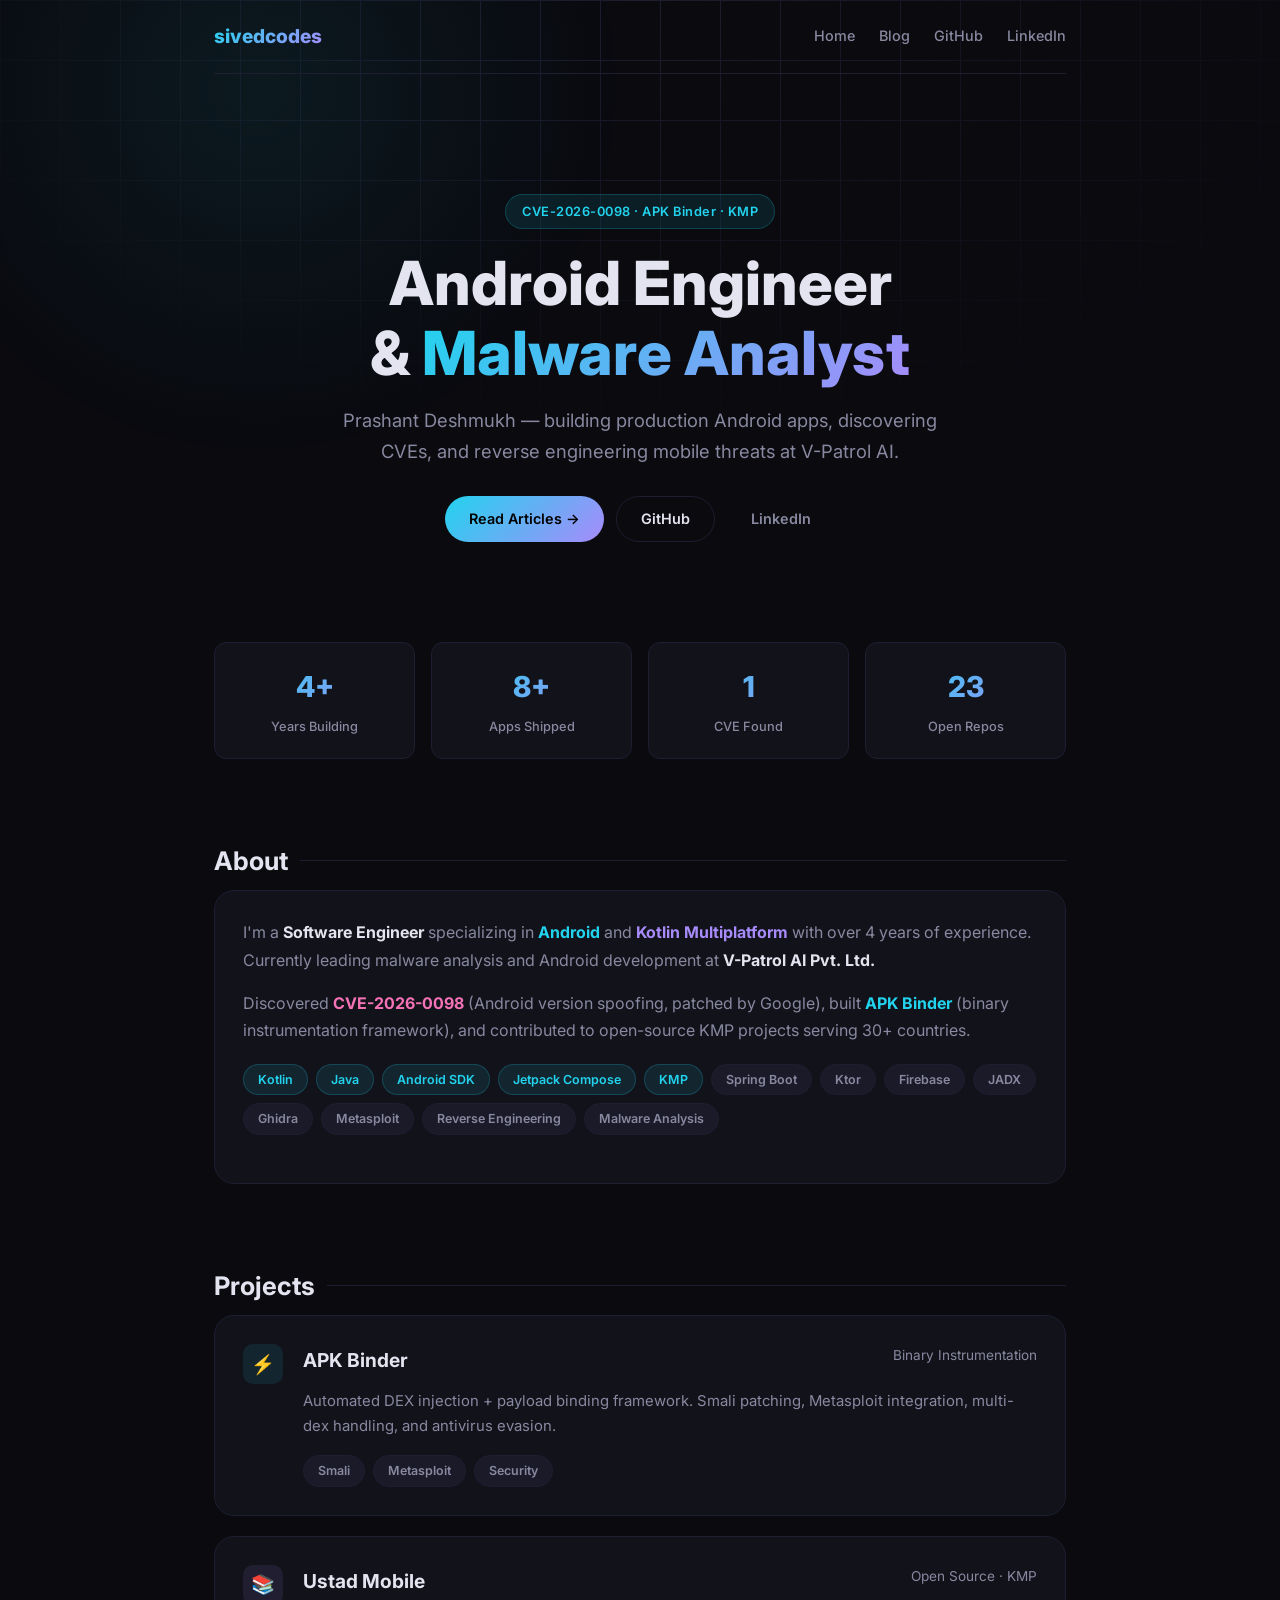
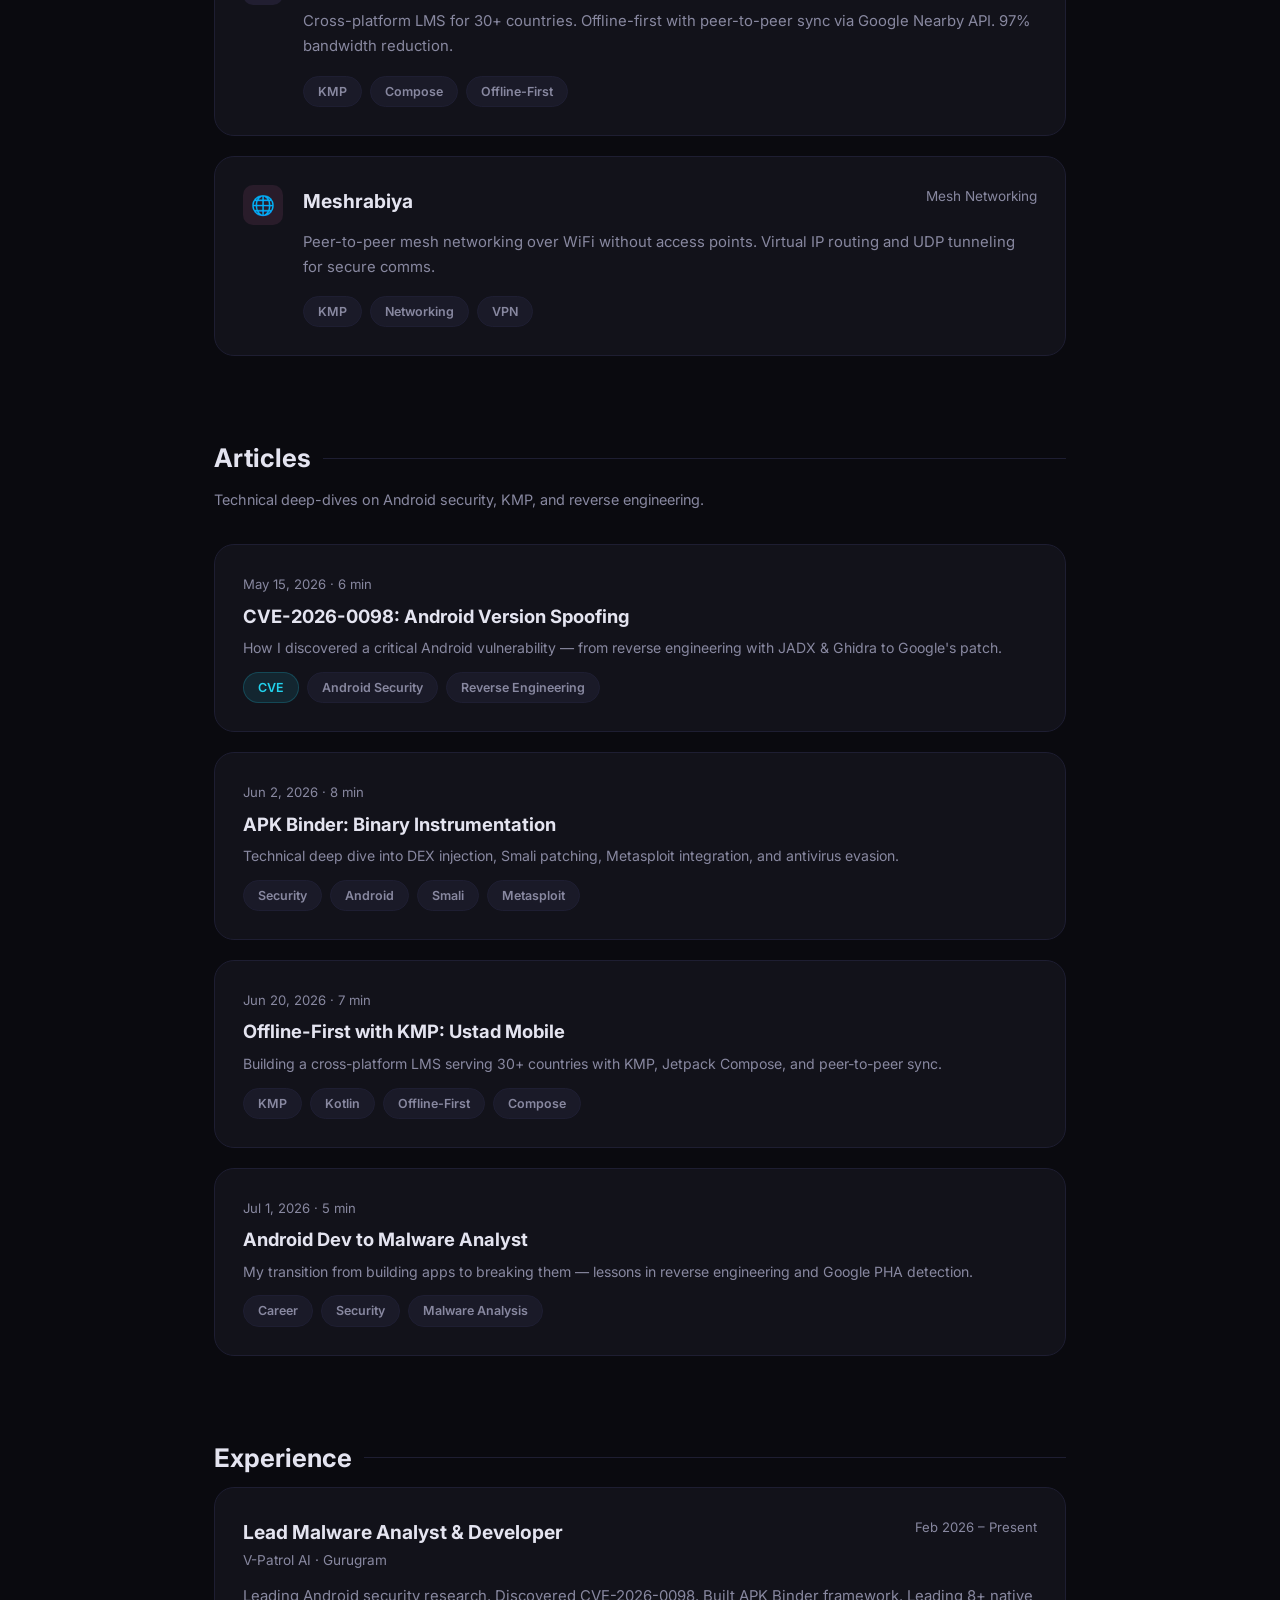
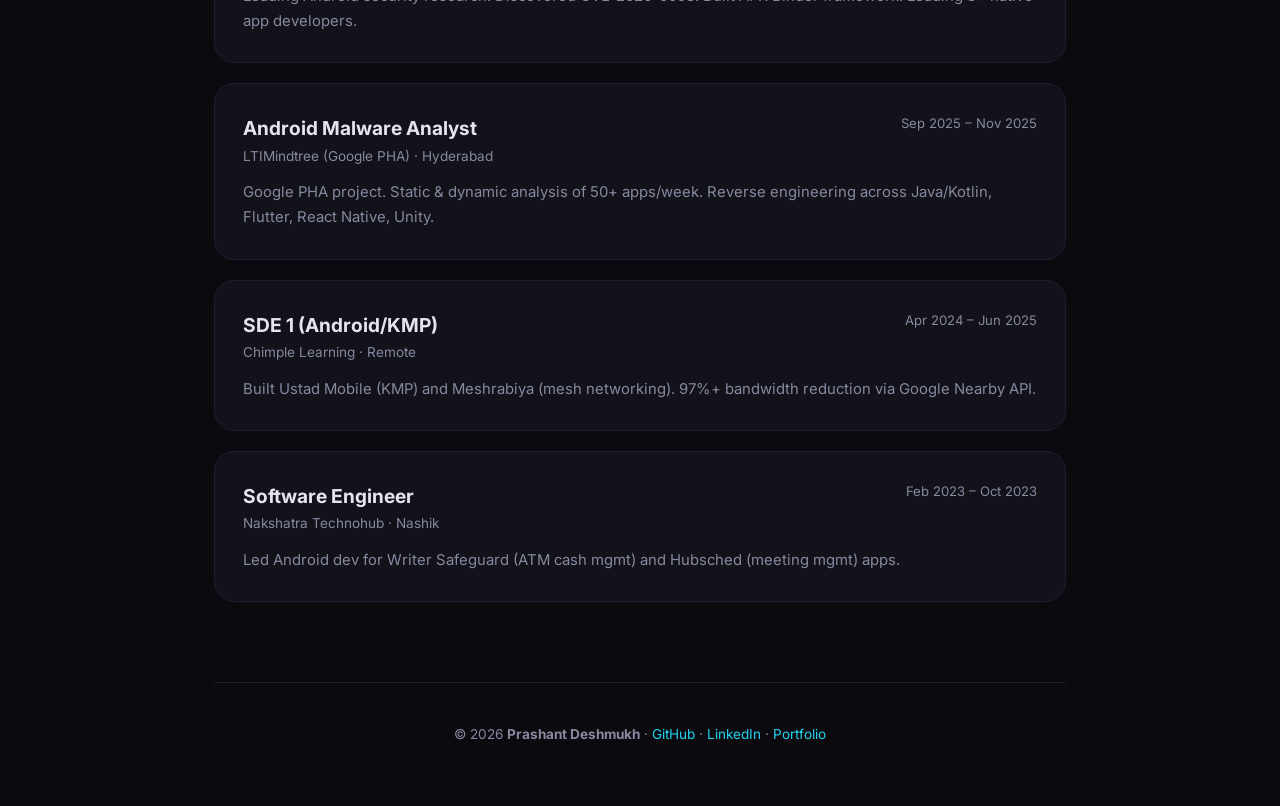
==== index.html @ a585812e "Modern redesign: dark theme, gradient accents, glow orbs, grid background" ====
<!DOCTYPE html>
<html lang="en">
<head>
<meta charset="UTF-8">
<meta name="viewport" content="width=device-width, initial-scale=1.0">
<title>Prashant Deshmukh (sivedcodes) — Android Engineer & Malware Analyst</title>
<meta name="description" content="Prashant Deshmukh aka sivedcodes — Android & KMP Engineer, Malware Analyst. Discovered CVE-2026-0098. Creator of APK Binder. 4+ years experience in mobile security.">
<meta name="keywords" content="sivedcodes, sived code, prashant deshmukh, android developer, kotlin multiplatform, malware analyst, CVE-2026-0098, APK binder">
<meta name="author" content="Prashant Deshmukh">
<link rel="canonical" href="https://sivedcodes.github.io/">
<link rel="stylesheet" href="/assets/style.css">
<link rel="preconnect" href="https://fonts.googleapis.com">
<link href="https://fonts.googleapis.com/css2?family=Inter:wght@400;500;600;700;800&display=swap" rel="stylesheet">

<script type="application/ld+json">
{
  "@context":"https://schema.org","@type":"Person",
  "name":"Prashant Deshmukh","alternateName":["sivedcodes","sived.codes"],
  "email":"sived.official@gmail.com","url":"https://sivedcodes.github.io",
  "sameAs":["https://github.com/sivedcodes","https://linkedin.com/in/sivedcodes","https://prashant-deshmukh.web.app"],
  "jobTitle":"Lead Malware Analyst & Android Engineer",
  "worksFor":{"@type":"Organization","name":"V-Patrol AI Pvt. Ltd."},
  "knowsAbout":["Android Security","Kotlin Multiplatform","Malware Analysis","Reverse Engineering","CVE Research","Ethical Hacking"]
}
</script>
</head>
<body>

<div class="container">
  <nav class="nav">
    <a href="/" class="nav-logo">sivedcodes</a>
    <div class="nav-links">
      <a href="/">Home</a>
      <a href="/blog/">Blog</a>
      <a href="https://github.com/sivedcodes">GitHub</a>
      <a href="https://linkedin.com/in/sivedcodes">LinkedIn</a>
    </div>
  </nav>

  <section class="hero">
    <div class="hero-badge">CVE-2026-0098 · APK Binder · KMP</div>
    <h1>Android Engineer<br>&amp; <span>Malware Analyst</span></h1>
    <p>Prashant Deshmukh — building production Android apps, discovering CVEs, and reverse engineering mobile threats at V-Patrol AI.</p>
    <div class="hero-actions">
      <a href="/blog/" class="btn btn-primary">Read Articles →</a>
      <a href="https://github.com/sivedcodes" class="btn btn-outline">GitHub</a>
      <a href="https://linkedin.com/in/sivedcodes" class="btn btn-ghost">LinkedIn</a>
    </div>
  </section>

  <div class="stats">
    <div class="stat"><div class="num">4+</div><div class="label">Years Building</div></div>
    <div class="stat"><div class="num">8+</div><div class="label">Apps Shipped</div></div>
    <div class="stat"><div class="num">1</div><div class="label">CVE Found</div></div>
    <div class="stat"><div class="num">23</div><div class="label">Open Repos</div></div>
  </div>

  <div class="section">
    <div class="section-title">About <span class="line"></span></div>
    <div class="card">
      <p style="margin-bottom:16px;color:var(--text-muted)">
        I'm a <strong style="color:var(--text)">Software Engineer</strong> specializing in <strong style="color:var(--accent)">Android</strong> and <strong style="color:var(--accent2)">Kotlin Multiplatform</strong> with over 4 years of experience. Currently leading malware analysis and Android development at <strong style="color:var(--text)">V-Patrol AI Pvt. Ltd.</strong>
      </p>
      <p style="color:var(--text-muted)">
        Discovered <strong style="color:var(--accent3)">CVE-2026-0098</strong> (Android version spoofing, patched by Google), built <strong style="color:var(--accent)">APK Binder</strong> (binary instrumentation framework), and contributed to open-source KMP projects serving 30+ countries.
      </p>
      <div class="tags" style="margin-top:20px">
        <span class="tag tag-accent">Kotlin</span>
        <span class="tag tag-accent">Java</span>
        <span class="tag tag-accent">Android SDK</span>
        <span class="tag tag-accent">Jetpack Compose</span>
        <span class="tag tag-accent">KMP</span>
        <span class="tag">Spring Boot</span>
        <span class="tag">Ktor</span>
        <span class="tag">Firebase</span>
        <span class="tag">JADX</span>
        <span class="tag">Ghidra</span>
        <span class="tag">Metasploit</span>
        <span class="tag">Reverse Engineering</span>
        <span class="tag">Malware Analysis</span>
      </div>
    </div>
  </div>

  <div class="section">
    <div class="section-title">Projects <span class="line"></span></div>
    <div class="card" style="display:flex;gap:20px;align-items:flex-start">
      <div class="card-icon green">⚡</div>
      <div style="flex:1">
        <div class="card-header"><div class="card-title">APK Binder</div><div class="card-sub">Binary Instrumentation</div></div>
        <div class="card-body">Automated DEX injection + payload binding framework. Smali patching, Metasploit integration, multi-dex handling, and antivirus evasion.</div>
        <div class="card-footer"><span class="tag">Smali</span><span class="tag">Metasploit</span><span class="tag">Security</span></div>
      </div>
    </div>
    <div class="card" style="display:flex;gap:20px;align-items:flex-start">
      <div class="card-icon purple">📚</div>
      <div style="flex:1">
        <div class="card-header"><div class="card-title">Ustad Mobile</div><div class="card-sub">Open Source · KMP</div></div>
        <div class="card-body">Cross-platform LMS for 30+ countries. Offline-first with peer-to-peer sync via Google Nearby API. 97% bandwidth reduction.</div>
        <div class="card-footer"><span class="tag">KMP</span><span class="tag">Compose</span><span class="tag">Offline-First</span></div>
      </div>
    </div>
    <div class="card" style="display:flex;gap:20px;align-items:flex-start">
      <div class="card-icon pink">🌐</div>
      <div style="flex:1">
        <div class="card-header"><div class="card-title">Meshrabiya</div><div class="card-sub">Mesh Networking</div></div>
        <div class="card-body">Peer-to-peer mesh networking over WiFi without access points. Virtual IP routing and UDP tunneling for secure comms.</div>
        <div class="card-footer"><span class="tag">KMP</span><span class="tag">Networking</span><span class="tag">VPN</span></div>
      </div>
    </div>
  </div>

  <div class="section">
    <div class="section-title">Articles <span class="line"></span></div>
    <div class="section-sub">Technical deep-dives on Android security, KMP, and reverse engineering.</div>
    <div class="blog-grid">
      <a href="/blog/cve-2026-0098-android-version-spoofing.html" class="blog-card">
        <div class="date">May 15, 2026 · 6 min</div>
        <h3>CVE-2026-0098: Android Version Spoofing <span class="arrow">→</span></h3>
        <p>How I discovered a critical Android vulnerability — from reverse engineering with JADX & Ghidra to Google's patch.</p>
        <div class="tags"><span class="tag tag-accent">CVE</span><span class="tag">Android Security</span><span class="tag">Reverse Engineering</span></div>
      </a>
      <a href="/blog/apk-binder-android-binary-instrumentation.html" class="blog-card">
        <div class="date">Jun 2, 2026 · 8 min</div>
        <h3>APK Binder: Binary Instrumentation <span class="arrow">→</span></h3>
        <p>Technical deep dive into DEX injection, Smali patching, Metasploit integration, and antivirus evasion.</p>
        <div class="tags"><span class="tag">Security</span><span class="tag">Android</span><span class="tag">Smali</span><span class="tag">Metasploit</span></div>
      </a>
      <a href="/blog/kmp-offline-first-ustad-mobile.html" class="blog-card">
        <div class="date">Jun 20, 2026 · 7 min</div>
        <h3>Offline-First with KMP: Ustad Mobile <span class="arrow">→</span></h3>
        <p>Building a cross-platform LMS serving 30+ countries with KMP, Jetpack Compose, and peer-to-peer sync.</p>
        <div class="tags"><span class="tag">KMP</span><span class="tag">Kotlin</span><span class="tag">Offline-First</span><span class="tag">Compose</span></div>
      </a>
      <a href="/blog/android-malware-analysis-journey.html" class="blog-card">
        <div class="date">Jul 1, 2026 · 5 min</div>
        <h3>Android Dev to Malware Analyst <span class="arrow">→</span></h3>
        <p>My transition from building apps to breaking them — lessons in reverse engineering and Google PHA detection.</p>
        <div class="tags"><span class="tag">Career</span><span class="tag">Security</span><span class="tag">Malware Analysis</span></div>
      </a>
    </div>
  </div>

  <div class="section">
    <div class="section-title">Experience <span class="line"></span></div>
    <div class="card">
      <div style="display:flex;justify-content:space-between;align-items:flex-start;flex-wrap:wrap;gap:8px">
        <div><div class="card-title">Lead Malware Analyst & Developer</div><div class="card-sub">V-Patrol AI · Gurugram</div></div>
        <div style="color:var(--text-muted);font-size:.82em">Feb 2026 – Present</div>
      </div>
      <div class="card-body" style="margin-top:12px">Leading Android security research. Discovered CVE-2026-0098. Built APK Binder framework. Leading 8+ native app developers.</div>
    </div>
    <div class="card">
      <div style="display:flex;justify-content:space-between;align-items:flex-start;flex-wrap:wrap;gap:8px">
        <div><div class="card-title">Android Malware Analyst</div><div class="card-sub">LTIMindtree (Google PHA) · Hyderabad</div></div>
        <div style="color:var(--text-muted);font-size:.82em">Sep 2025 – Nov 2025</div>
      </div>
      <div class="card-body" style="margin-top:12px">Google PHA project. Static & dynamic analysis of 50+ apps/week. Reverse engineering across Java/Kotlin, Flutter, React Native, Unity.</div>
    </div>
    <div class="card">
      <div style="display:flex;justify-content:space-between;align-items:flex-start;flex-wrap:wrap;gap:8px">
        <div><div class="card-title">SDE 1 (Android/KMP)</div><div class="card-sub">Chimple Learning · Remote</div></div>
        <div style="color:var(--text-muted);font-size:.82em">Apr 2024 – Jun 2025</div>
      </div>
      <div class="card-body" style="margin-top:12px">Built Ustad Mobile (KMP) and Meshrabiya (mesh networking). 97%+ bandwidth reduction via Google Nearby API.</div>
    </div>
    <div class="card">
      <div style="display:flex;justify-content:space-between;align-items:flex-start;flex-wrap:wrap;gap:8px">
        <div><div class="card-title">Software Engineer</div><div class="card-sub">Nakshatra Technohub · Nashik</div></div>
        <div style="color:var(--text-muted);font-size:.82em">Feb 2023 – Oct 2023</div>
      </div>
      <div class="card-body" style="margin-top:12px">Led Android dev for Writer Safeguard (ATM cash mgmt) and Hubsched (meeting mgmt) apps.</div>
    </div>
  </div>

  <div class="footer">
    <p>© 2026 <strong>Prashant Deshmukh</strong> · <a href="https://github.com/sivedcodes">GitHub</a> · <a href="https://linkedin.com/in/sivedcodes">LinkedIn</a> · <a href="https://prashant-deshmukh.web.app">Portfolio</a></p>
  </div>
</div>

</body>
</html>
---- assets/style.css ----
:root {
  --bg: #0a0a0f;
  --bg-card: #12121a;
  --bg-elevated: #1a1a28;
  --border: #1e1e32;
  --text: #e4e4f0;
  --text-muted: #8888a0;
  --accent: #22d3ee;
  --accent2: #a78bfa;
  --accent3: #f472b6;
  --gradient: linear-gradient(135deg, #22d3ee, #a78bfa);
  --gradient2: linear-gradient(135deg, #f472b6, #a78bfa);
  --radius: 12px;
  --radius-lg: 20px;
  --shadow: 0 4px 20px rgba(0,0,0,.4);
}

*{margin:0;padding:0;box-sizing:border-box}
html{scroll-behavior:smooth}
body{
  font-family: 'Inter', -apple-system, BlinkMacSystemFont, 'Segoe UI', sans-serif;
  background: var(--bg);
  color: var(--text);
  line-height: 1.7;
  -webkit-font-smoothing: antialiased;
}

::selection{background:var(--accent);color:#000}

/* grid background */
body::before{
  content:'';position:fixed;inset:0;
  background-image:
    linear-gradient(var(--border) 1px,transparent 1px),
    linear-gradient(90deg,var(--border) 1px,transparent 1px);
  background-size:60px 60px;
  mask-image:radial-gradient(ellipse 60% 50% at 50% 0%,#000,transparent);
  -webkit-mask-image:radial-gradient(ellipse 60% 50% at 50% 0%,#000,transparent);
  pointer-events:none;z-index:0;
}

/* glow orbs */
body::after{
  content:'';position:fixed;top:-30%;left:-10%;
  width:60%;height:80%;
  background:radial-gradient(circle,rgba(34,211,238,.08),transparent 70%);
  pointer-events:none;z-index:0;
}

.container{max-width:900px;margin:0 auto;padding:0 24px;position:relative;z-index:1}

/* nav */
.nav{
  display:flex;justify-content:space-between;align-items:center;
  padding:20px 0;border-bottom:1px solid var(--border);margin-bottom:60px;
}
.nav-logo{font-weight:800;font-size:1.2em;background:var(--gradient);-webkit-background-clip:text;-webkit-text-fill-color:transparent;text-decoration:none}
.nav-links{display:flex;gap:24px}
.nav-links a{color:var(--text-muted);text-decoration:none;font-size:.9em;font-weight:500;transition:color .2s}
.nav-links a:hover{color:var(--accent)}
.nav-links a.active{color:var(--text)}

/* hero */
.hero{
  padding:60px 0 40px;
  text-align:center;
}
.hero-badge{
  display:inline-block;
  background:rgba(34,211,238,.1);
  border:1px solid rgba(34,211,238,.2);
  color:var(--accent);
  font-size:.8em;font-weight:600;
  padding:6px 16px;border-radius:100px;
  margin-bottom:20px;
  letter-spacing:.5px;
}
.hero h1{
  font-size:clamp(2.2em,6vw,3.8em);
  font-weight:800;
  line-height:1.15;
  margin-bottom:16px;
}
.hero h1 span{background:var(--gradient);-webkit-background-clip:text;-webkit-text-fill-color:transparent}
.hero p{
  color:var(--text-muted);
  font-size:1.15em;
  max-width:600px;
  margin:0 auto 28px;
}
.hero-actions{display:flex;gap:12px;justify-content:center;flex-wrap:wrap}
.btn{
  display:inline-flex;align-items:center;gap:8px;
  padding:10px 24px;border-radius:100px;
  font-weight:600;font-size:.9em;
  text-decoration:none;transition:all .25s;
  cursor:pointer;border:none;
}
.btn-primary{background:var(--gradient);color:#000}
.btn-primary:hover{transform:translateY(-2px);box-shadow:0 8px 30px rgba(34,211,238,.25)}
.btn-outline{border:1px solid var(--border);color:var(--text)}
.btn-outline:hover{border-color:var(--accent);color:var(--accent);transform:translateY(-2px)}
.btn-ghost{color:var(--text-muted)}
.btn-ghost:hover{color:var(--text)}

/* stats row */
.stats{
  display:grid;grid-template-columns:repeat(4,1fr);
  gap:16px;margin:60px 0;
}
.stat{
  background:var(--bg-card);border:1px solid var(--border);
  border-radius:var(--radius);padding:20px;text-align:center;
  transition:transform .2s,border-color .2s;
}
.stat:hover{transform:translateY(-4px);border-color:rgba(34,211,238,.3)}
.stat .num{font-size:1.8em;font-weight:800;background:var(--gradient);-webkit-background-clip:text;-webkit-text-fill-color:transparent}
.stat .label{color:var(--text-muted);font-size:.8em;font-weight:500;margin-top:4px}

/* tags */
.tags{display:flex;gap:8px;flex-wrap:wrap;margin:20px 0}
.tag{
  display:inline-block;
  padding:4px 14px;border-radius:100px;
  font-size:.78em;font-weight:600;
  background:var(--bg-elevated);color:var(--text-muted);
  border:1px solid var(--border);
  transition:all .2s;
}
.tag:hover{border-color:var(--accent);color:var(--accent)}
.tag-accent{background:rgba(34,211,238,.1);border-color:rgba(34,211,238,.2);color:var(--accent)}

/* section */
.section{margin:80px 0}
.section-title{
  font-size:1.6em;font-weight:700;margin-bottom:8px;
  display:flex;align-items:center;gap:12px;
}
.section-title .line{flex:1;height:1px;background:var(--border)}
.section-sub{color:var(--text-muted);font-size:.9em;margin-bottom:32px}

/* cards */
.card{
  background:var(--bg-card);
  border:1px solid var(--border);
  border-radius:var(--radius-lg);
  padding:28px;
  margin-bottom:20px;
  transition:all .25s;
}
.card:hover{border-color:rgba(34,211,238,.2);transform:translateY(-2px);box-shadow:var(--shadow)}
.card-header{display:flex;justify-content:space-between;align-items:flex-start;margin-bottom:12px}
.card-title{font-size:1.2em;font-weight:700}
.card-sub{color:var(--text-muted);font-size:.85em}
.card-body{color:var(--text-muted);font-size:.93em;line-height:1.7}
.card-footer{margin-top:16px;display:flex;gap:8px;flex-wrap:wrap}
.card-icon{width:40px;height:40px;border-radius:10px;display:flex;align-items:center;justify-content:center;font-size:1.2em;flex-shrink:0}
.card-icon.green{background:rgba(34,211,238,.1);color:var(--accent)}
.card-icon.purple{background:rgba(167,139,250,.1);color:var(--accent2)}
.card-icon.pink{background:rgba(244,114,182,.1);color:var(--accent3)}

/* blog grid */
.blog-grid{display:grid;gap:20px}
.blog-card{
  background:var(--bg-card);
  border:1px solid var(--border);
  border-radius:var(--radius-lg);
  padding:28px;
  transition:all .3s;
  text-decoration:none;color:inherit;
  display:block;
}
.blog-card:hover{border-color:rgba(34,211,238,.2);transform:translateY(-3px);box-shadow:var(--shadow)}
.blog-card .date{color:var(--text-muted);font-size:.82em;margin-bottom:8px}
.blog-card h3{font-size:1.15em;font-weight:700;margin-bottom:8px;line-height:1.4}
.blog-card h3 .arrow{opacity:0;transition:opacity .2s,margin .2s}
.blog-card:hover h3 .arrow{opacity:1;margin-left:4px}
.blog-card p{color:var(--text-muted);font-size:.88em;line-height:1.6;margin-bottom:12px}
.blog-card .tags{margin:0}

/* article */
.article-header{padding:40px 0 20px;text-align:center}
.article-header .date{color:var(--text-muted);font-size:.85em}
.article-header h1{font-size:clamp(1.6em,4vw,2.6em);font-weight:800;line-height:1.25;margin:16px 0}
.article-header .tags{justify-content:center}
.article-body{max-width:720px;margin:0 auto}
.article-body p{margin:20px 0;color:var(--text-muted);font-size:1em;line-height:1.8}
.article-body h2{font-size:1.4em;font-weight:700;margin:40px 0 16px}
.article-body h3{font-size:1.1em;font-weight:600;margin:28px 0 12px;color:var(--accent)}
.article-body ul,.article-body ol{margin:16px 0;padding-left:24px}
.article-body li{margin:8px 0;color:var(--text-muted)}
.article-body pre{
  background:var(--bg-elevated);
  border:1px solid var(--border);
  border-radius:var(--radius);
  padding:20px;
  overflow-x:auto;
  font-family:'JetBrains Mono','Fira Code',monospace;
  font-size:.88em;
  line-height:1.6;
  margin:24px 0;
}
.article-body code{background:var(--bg-elevated);padding:2px 8px;border-radius:4px;font-size:.88em}
.article-body pre code{background:transparent;padding:0}
.article-body table{width:100%;border-collapse:collapse;margin:24px 0;font-size:.9em}
.article-body th,.article-body td{padding:12px 16px;border:1px solid var(--border);text-align:left}
.article-body th{background:var(--bg-elevated);font-weight:600;color:var(--text)}
.article-body blockquote{
  border-left:3px solid var(--accent);
  padding:16px 20px;
  margin:24px 0;
  background:rgba(34,211,238,.04);
  border-radius:0 var(--radius) var(--radius) 0;
  color:var(--text-muted);
}
.article-author{
  margin:48px 0;
  padding:24px;
  background:var(--bg-card);
  border:1px solid var(--border);
  border-radius:var(--radius-lg);
  text-align:center;
}
.article-author strong{color:var(--text)}
.article-author .links{display:flex;gap:12px;justify-content:center;margin-top:8px}
.article-author .links a{color:var(--accent);text-decoration:none;font-size:.9em}

/* footer */
.footer{
  text-align:center;padding:40px 0 60px;
  color:var(--text-muted);font-size:.85em;
  border-top:1px solid var(--border);margin-top:80px;
}
.footer a{color:var(--accent);text-decoration:none}

/* responsiveness */
@media(max-width:768px){
  .stats{grid-template-columns:repeat(2,1fr)}
  .nav-links{display:none}
  .hero h1{font-size:2em}
}
@media(max-width:480px){
  .stats{grid-template-columns:repeat(2,1fr);gap:10px}
  .stat{padding:14px}
  .stat .num{font-size:1.4em}
}
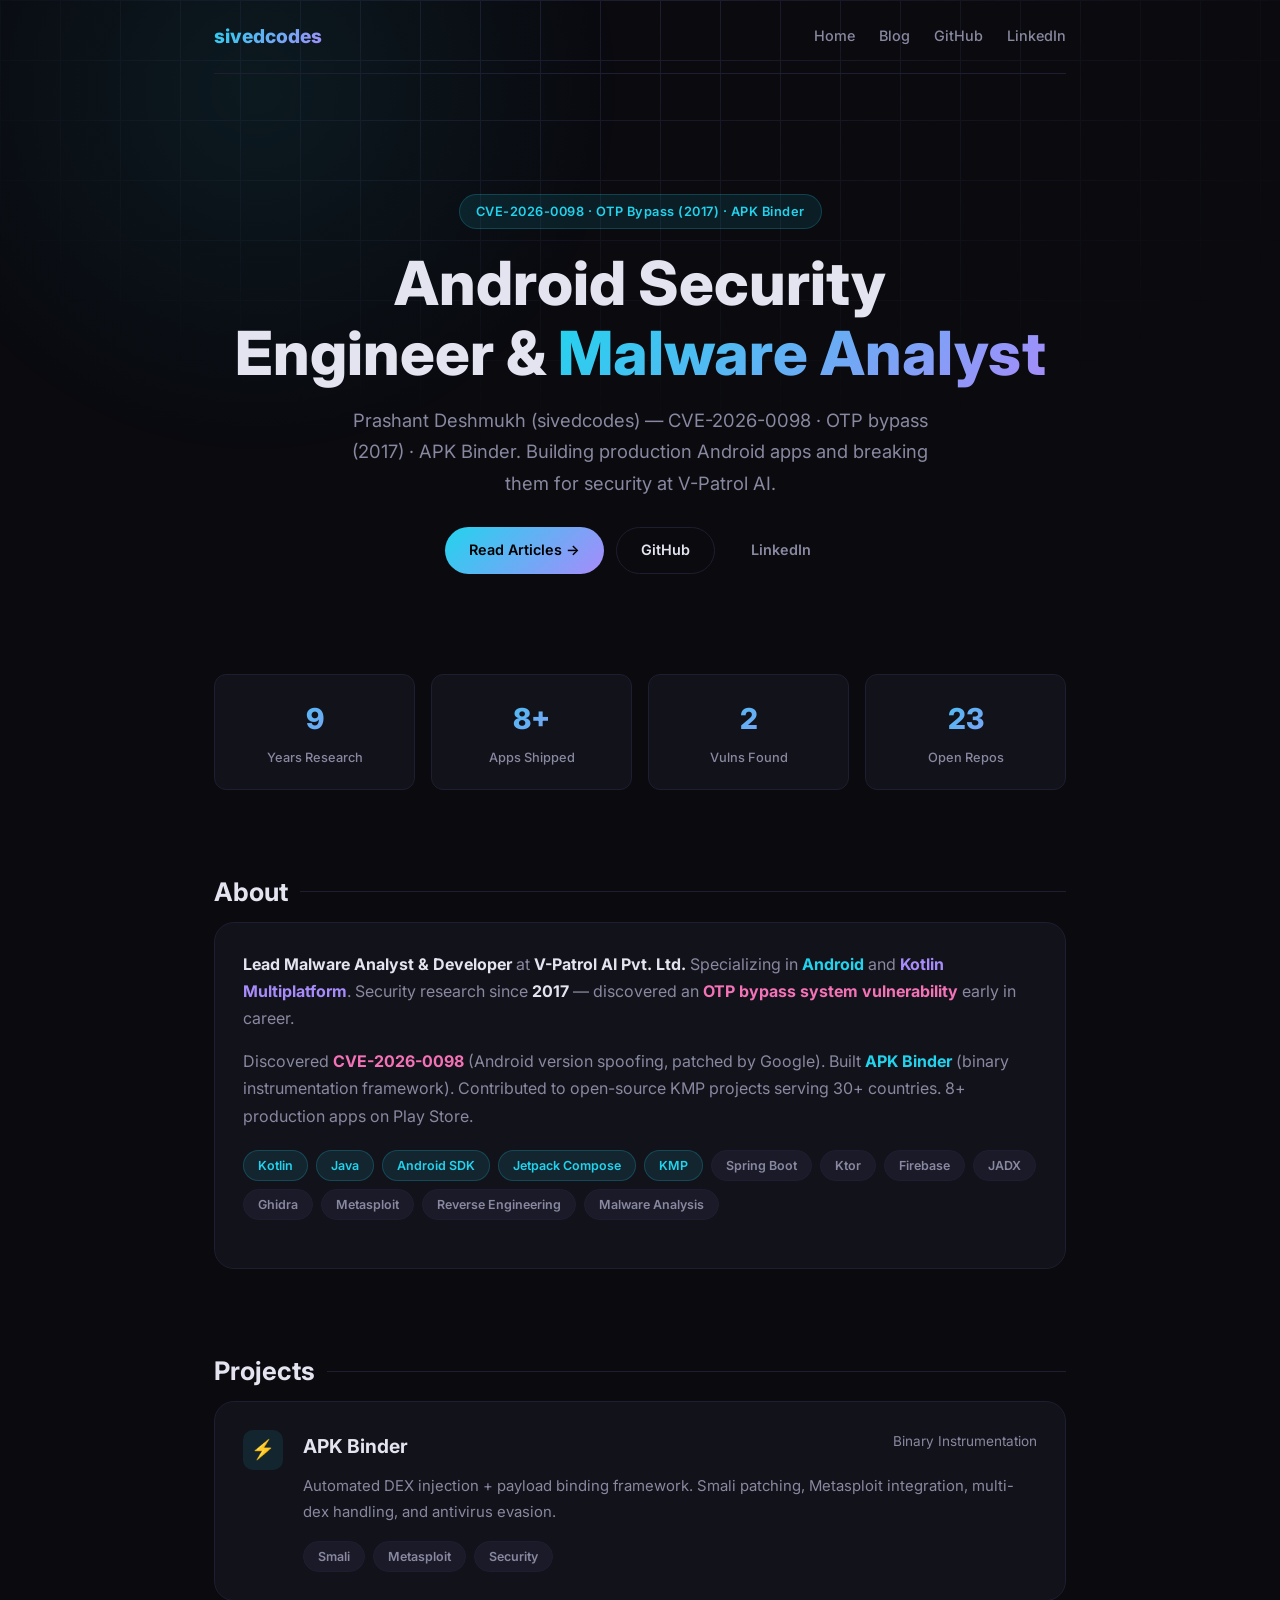
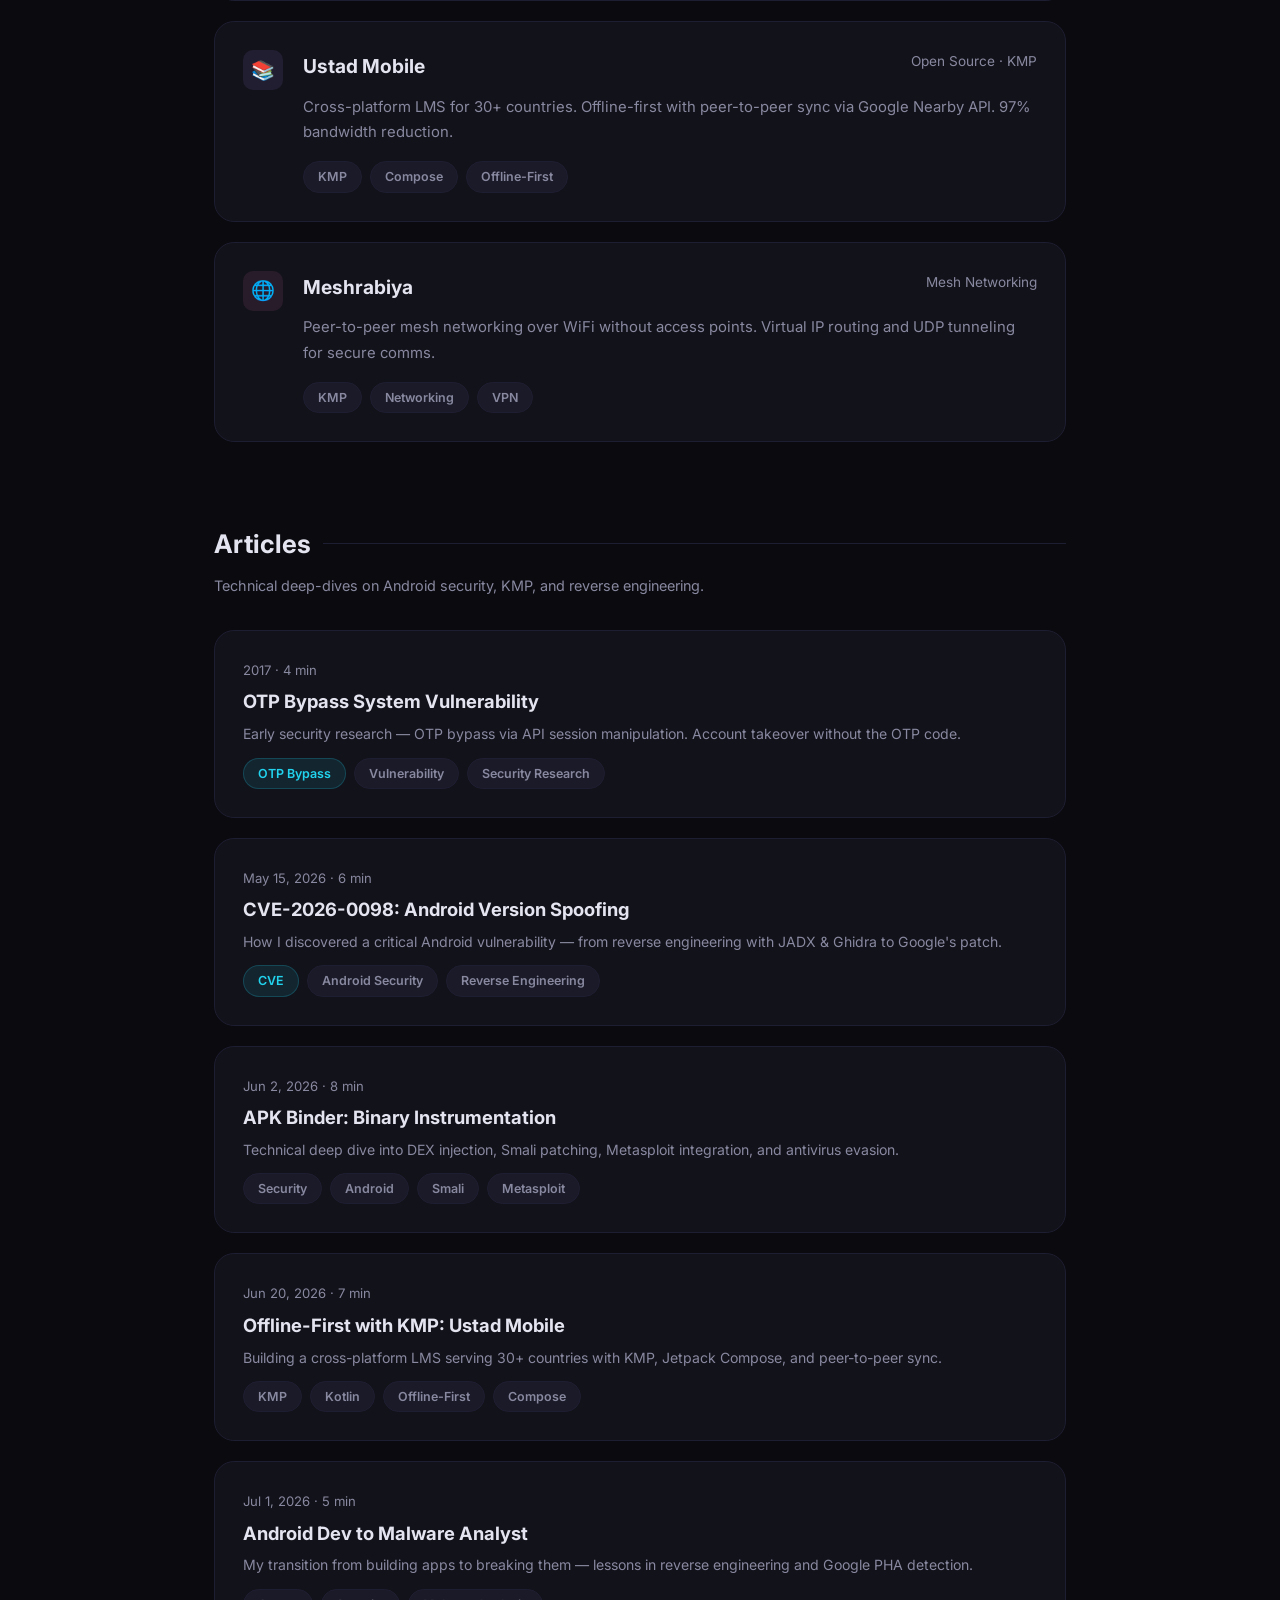
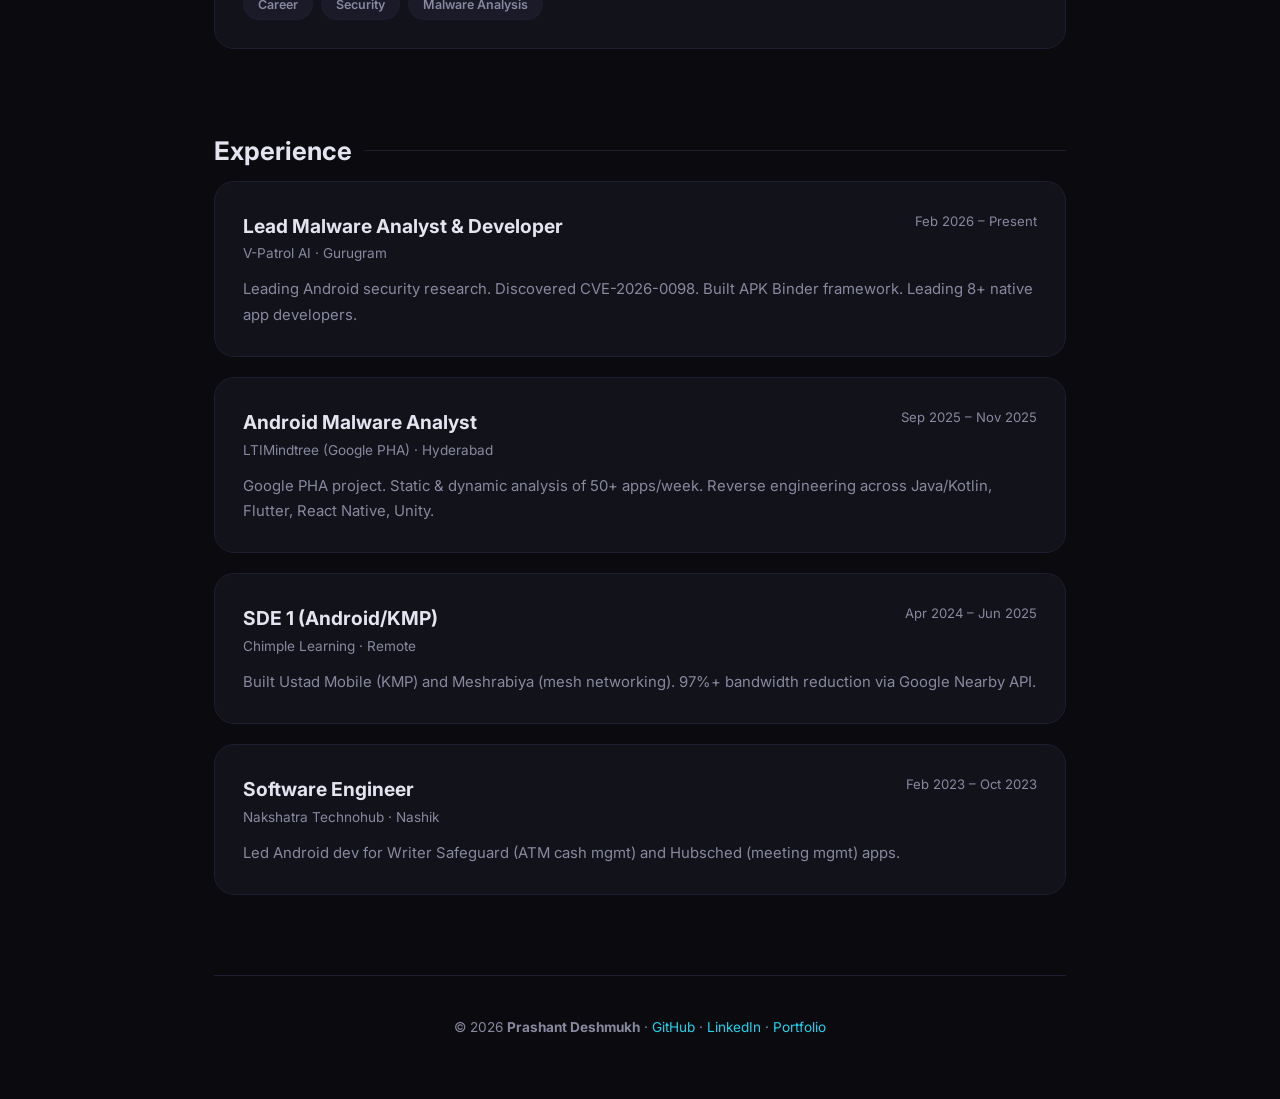
==== commit 3b9dd805: "Add OTP bypass article (2017), factual tone, fix self-praise" ====
--- a/index.html
+++ b/index.html
@@ -3,9 +3,9 @@
 <head>
 <meta charset="UTF-8">
 <meta name="viewport" content="width=device-width, initial-scale=1.0">
-<title>Prashant Deshmukh (sivedcodes) — Android Engineer & Malware Analyst</title>
-<meta name="description" content="Prashant Deshmukh aka sivedcodes — Android & KMP Engineer, Malware Analyst. Discovered CVE-2026-0098. Creator of APK Binder. 4+ years experience in mobile security.">
-<meta name="keywords" content="sivedcodes, sived code, prashant deshmukh, android developer, kotlin multiplatform, malware analyst, CVE-2026-0098, APK binder">
+<title>Prashant Deshmukh (sivedcodes) — Android Security Engineer & Malware Analyst</title>
+<meta name="description" content="Prashant Deshmukh (sivedcodes) — Android & KMP Engineer, Malware Analyst. CVE-2026-0098, OTP bypass (2017), APK Binder. 9+ years in security research.">
+<meta name="keywords" content="sivedcodes, sived deshmukh, prashant deshmukh, android engineer, malware analyst, CVE-2026-0098, OTP bypass, APK binder, security researcher, reverse engineering">
 <meta name="author" content="Prashant Deshmukh">
 <link rel="canonical" href="https://sivedcodes.github.io/">
 <link rel="stylesheet" href="/assets/style.css">
@@ -20,7 +20,7 @@
   "sameAs":["https://github.com/sivedcodes","https://linkedin.com/in/sivedcodes","https://prashant-deshmukh.web.app"],
   "jobTitle":"Lead Malware Analyst & Android Engineer",
   "worksFor":{"@type":"Organization","name":"V-Patrol AI Pvt. Ltd."},
-  "knowsAbout":["Android Security","Kotlin Multiplatform","Malware Analysis","Reverse Engineering","CVE Research","Ethical Hacking"]
+  "knowsAbout":["Android Security","Kotlin Multiplatform","Malware Analysis","Reverse Engineering","CVE Research","Ethical Hacking","Vulnerability Research","OTP Bypass","Penetration Testing"]
 }
 </script>
 </head>
@@ -38,9 +38,9 @@
   </nav>
 
   <section class="hero">
-    <div class="hero-badge">CVE-2026-0098 · APK Binder · KMP</div>
-    <h1>Android Engineer<br>&amp; <span>Malware Analyst</span></h1>
-    <p>Prashant Deshmukh — building production Android apps, discovering CVEs, and reverse engineering mobile threats at V-Patrol AI.</p>
+    <div class="hero-badge">CVE-2026-0098 · OTP Bypass (2017) · APK Binder</div>
+    <h1>Android Security<br>Engineer &amp; <span>Malware Analyst</span></h1>
+    <p>Prashant Deshmukh (sivedcodes) — CVE-2026-0098 · OTP bypass (2017) · APK Binder. Building production Android apps and breaking them for security at V-Patrol AI.</p>
     <div class="hero-actions">
       <a href="/blog/" class="btn btn-primary">Read Articles →</a>
       <a href="https://github.com/sivedcodes" class="btn btn-outline">GitHub</a>
@@ -49,9 +49,9 @@
   </section>
 
   <div class="stats">
-    <div class="stat"><div class="num">4+</div><div class="label">Years Building</div></div>
+    <div class="stat"><div class="num">9</div><div class="label">Years Research</div></div>
     <div class="stat"><div class="num">8+</div><div class="label">Apps Shipped</div></div>
-    <div class="stat"><div class="num">1</div><div class="label">CVE Found</div></div>
+    <div class="stat"><div class="num">2</div><div class="label">Vulns Found</div></div>
     <div class="stat"><div class="num">23</div><div class="label">Open Repos</div></div>
   </div>
 
@@ -59,10 +59,10 @@
     <div class="section-title">About <span class="line"></span></div>
     <div class="card">
       <p style="margin-bottom:16px;color:var(--text-muted)">
-        I'm a <strong style="color:var(--text)">Software Engineer</strong> specializing in <strong style="color:var(--accent)">Android</strong> and <strong style="color:var(--accent2)">Kotlin Multiplatform</strong> with over 4 years of experience. Currently leading malware analysis and Android development at <strong style="color:var(--text)">V-Patrol AI Pvt. Ltd.</strong>
+        <strong style="color:var(--text)">Lead Malware Analyst & Developer</strong> at <strong style="color:var(--text)">V-Patrol AI Pvt. Ltd.</strong> Specializing in <strong style="color:var(--accent)">Android</strong> and <strong style="color:var(--accent2)">Kotlin Multiplatform</strong>. Security research since <strong style="color:var(--text)">2017</strong> — discovered an <strong style="color:var(--accent3)">OTP bypass system vulnerability</strong> early in career.
       </p>
       <p style="color:var(--text-muted)">
-        Discovered <strong style="color:var(--accent3)">CVE-2026-0098</strong> (Android version spoofing, patched by Google), built <strong style="color:var(--accent)">APK Binder</strong> (binary instrumentation framework), and contributed to open-source KMP projects serving 30+ countries.
+        Discovered <strong style="color:var(--accent3)">CVE-2026-0098</strong> (Android version spoofing, patched by Google). Built <strong style="color:var(--accent)">APK Binder</strong> (binary instrumentation framework). Contributed to open-source KMP projects serving 30+ countries. 8+ production apps on Play Store.
       </p>
       <div class="tags" style="margin-top:20px">
         <span class="tag tag-accent">Kotlin</span>
@@ -114,6 +114,12 @@
     <div class="section-title">Articles <span class="line"></span></div>
     <div class="section-sub">Technical deep-dives on Android security, KMP, and reverse engineering.</div>
     <div class="blog-grid">
+      <a href="/blog/otp-bypass-vulnerability-2017.html" class="blog-card">
+        <div class="date">2017 · 4 min</div>
+        <h3>OTP Bypass System Vulnerability <span class="arrow">→</span></h3>
+        <p>Early security research — OTP bypass via API session manipulation. Account takeover without the OTP code.</p>
+        <div class="tags"><span class="tag tag-accent">OTP Bypass</span><span class="tag">Vulnerability</span><span class="tag">Security Research</span></div>
+      </a>
       <a href="/blog/cve-2026-0098-android-version-spoofing.html" class="blog-card">
         <div class="date">May 15, 2026 · 6 min</div>
         <h3>CVE-2026-0098: Android Version Spoofing <span class="arrow">→</span></h3>
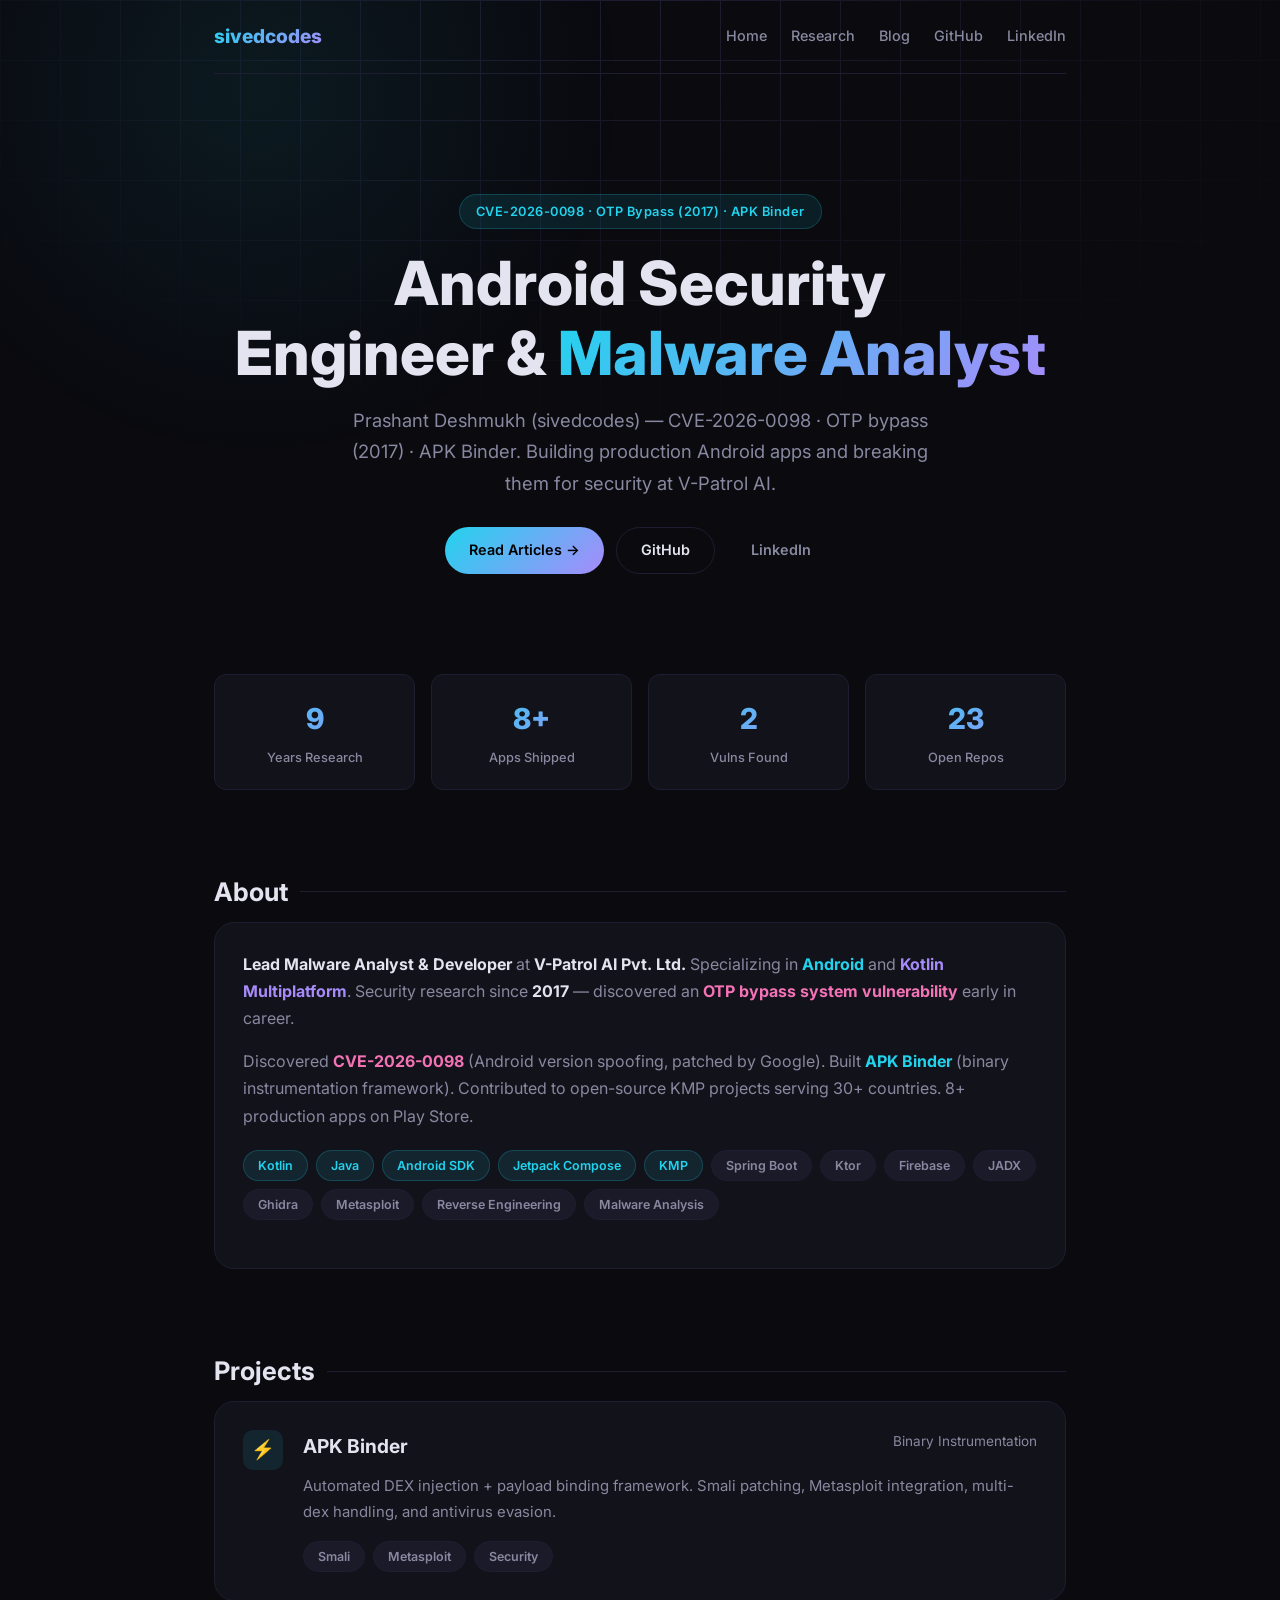
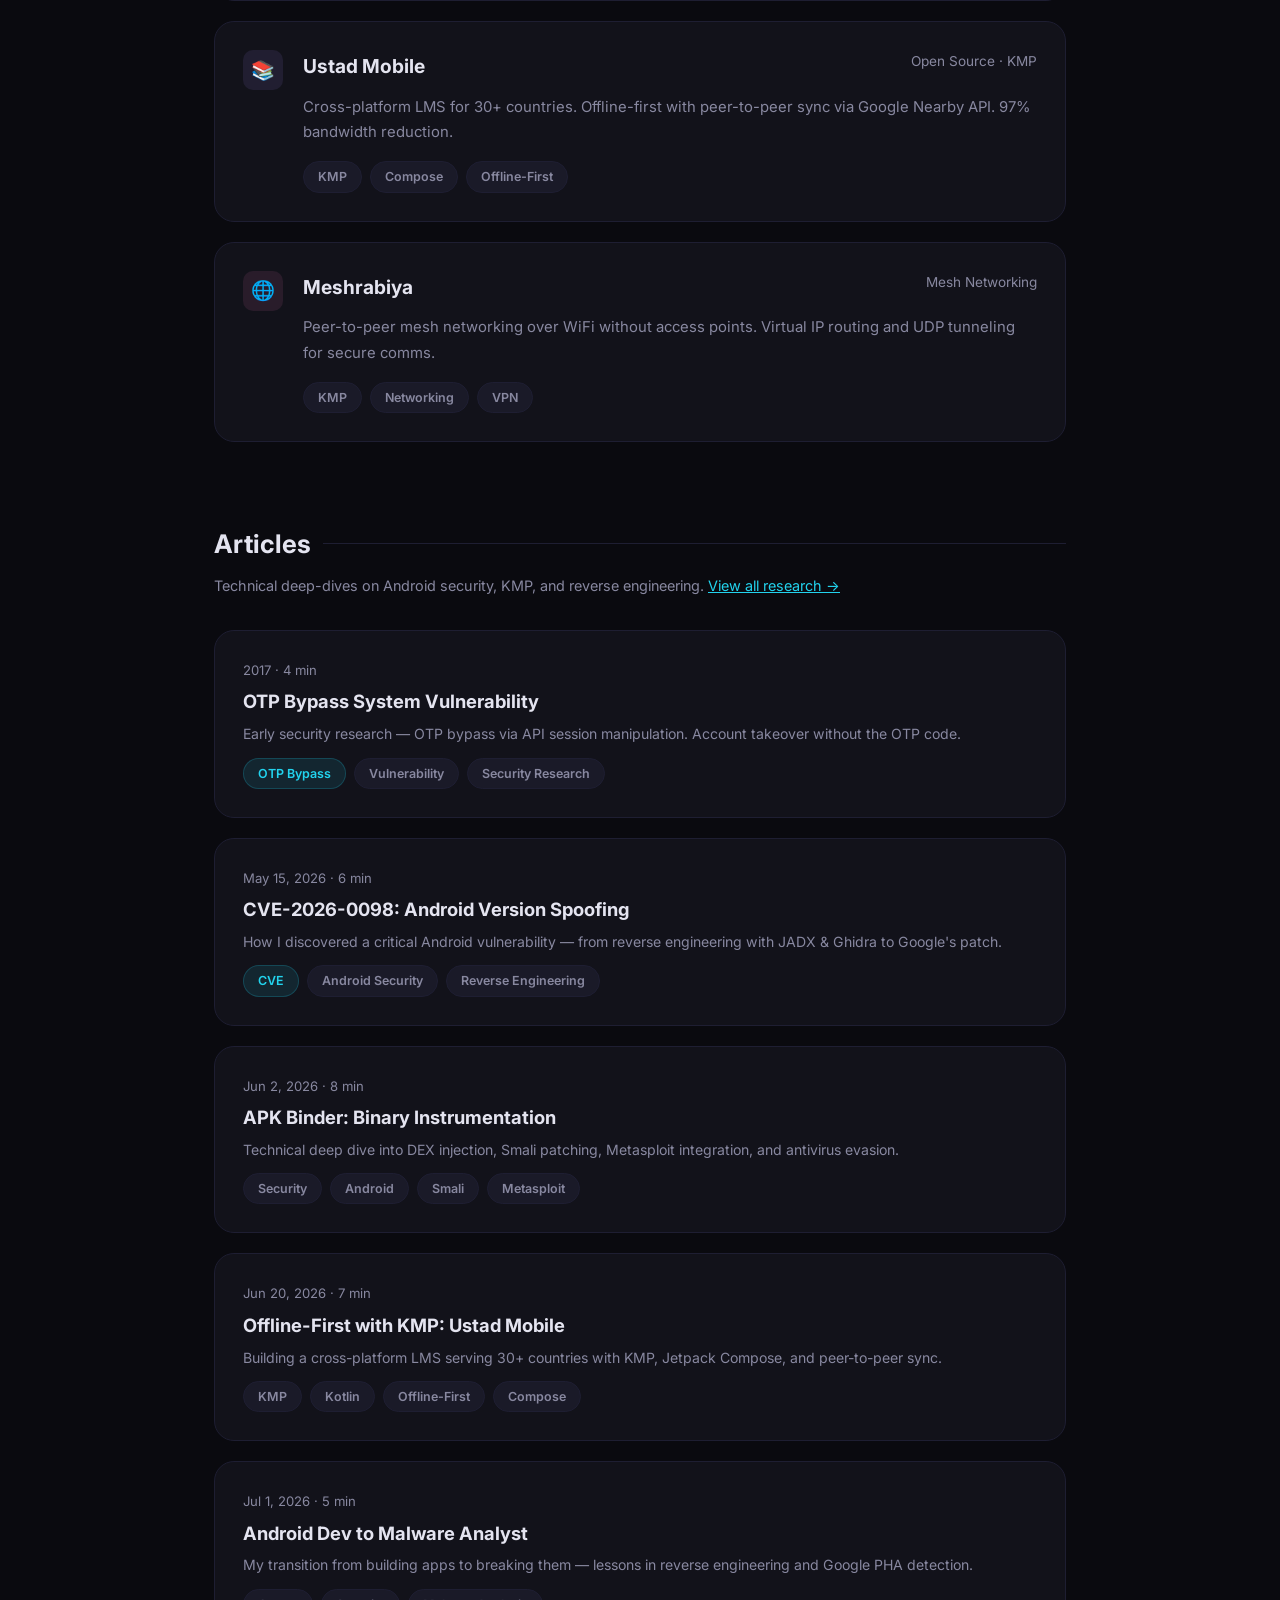
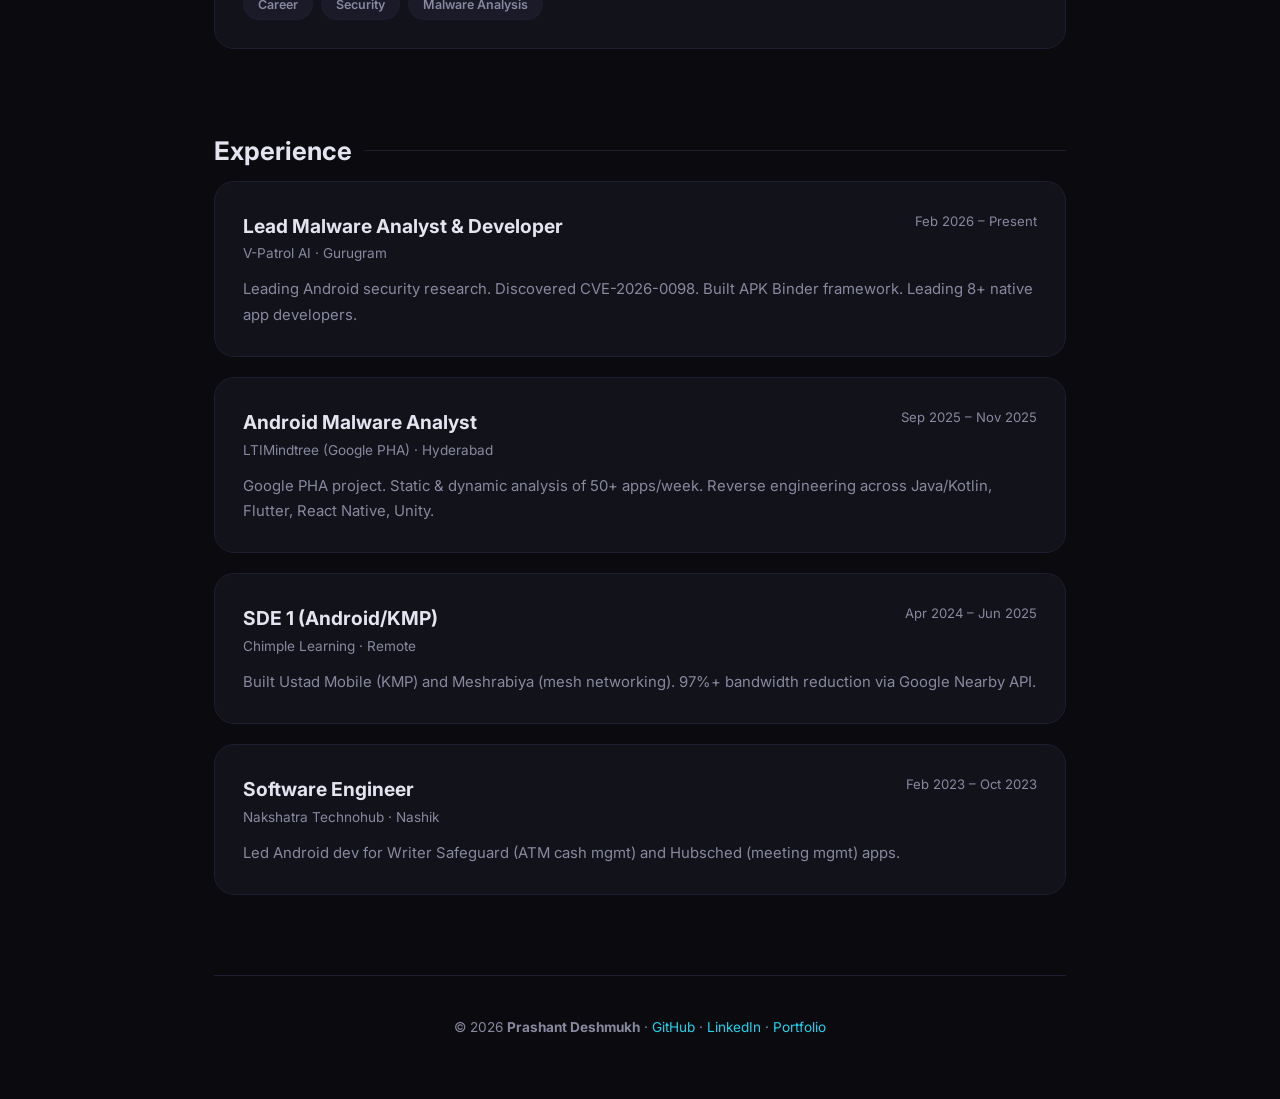
==== commit 25f123f8: "Add Research Hub, RSS feed, update nav" ====
--- a/index.html
+++ b/index.html
@@ -8,6 +8,7 @@
 <meta name="keywords" content="sivedcodes, sived deshmukh, prashant deshmukh, android engineer, malware analyst, CVE-2026-0098, OTP bypass, APK binder, security researcher, reverse engineering">
 <meta name="author" content="Prashant Deshmukh">
 <link rel="canonical" href="https://sivedcodes.github.io/">
+<link rel="alternate" type="application/rss+xml" title="Prashant Deshmukh (sivedcodes)" href="/feed.xml">
 <link rel="stylesheet" href="/assets/style.css">
 <link rel="preconnect" href="https://fonts.googleapis.com">
 <link href="https://fonts.googleapis.com/css2?family=Inter:wght@400;500;600;700;800&display=swap" rel="stylesheet">
@@ -31,6 +32,7 @@
     <a href="/" class="nav-logo">sivedcodes</a>
     <div class="nav-links">
       <a href="/">Home</a>
+      <a href="/research/">Research</a>
       <a href="/blog/">Blog</a>
       <a href="https://github.com/sivedcodes">GitHub</a>
       <a href="https://linkedin.com/in/sivedcodes">LinkedIn</a>
@@ -112,7 +114,7 @@
 
   <div class="section">
     <div class="section-title">Articles <span class="line"></span></div>
-    <div class="section-sub">Technical deep-dives on Android security, KMP, and reverse engineering.</div>
+    <div class="section-sub">Technical deep-dives on Android security, KMP, and reverse engineering. <a href="/research/" style="color:var(--accent)">View all research →</a></div>
     <div class="blog-grid">
       <a href="/blog/otp-bypass-vulnerability-2017.html" class="blog-card">
         <div class="date">2017 · 4 min</div>
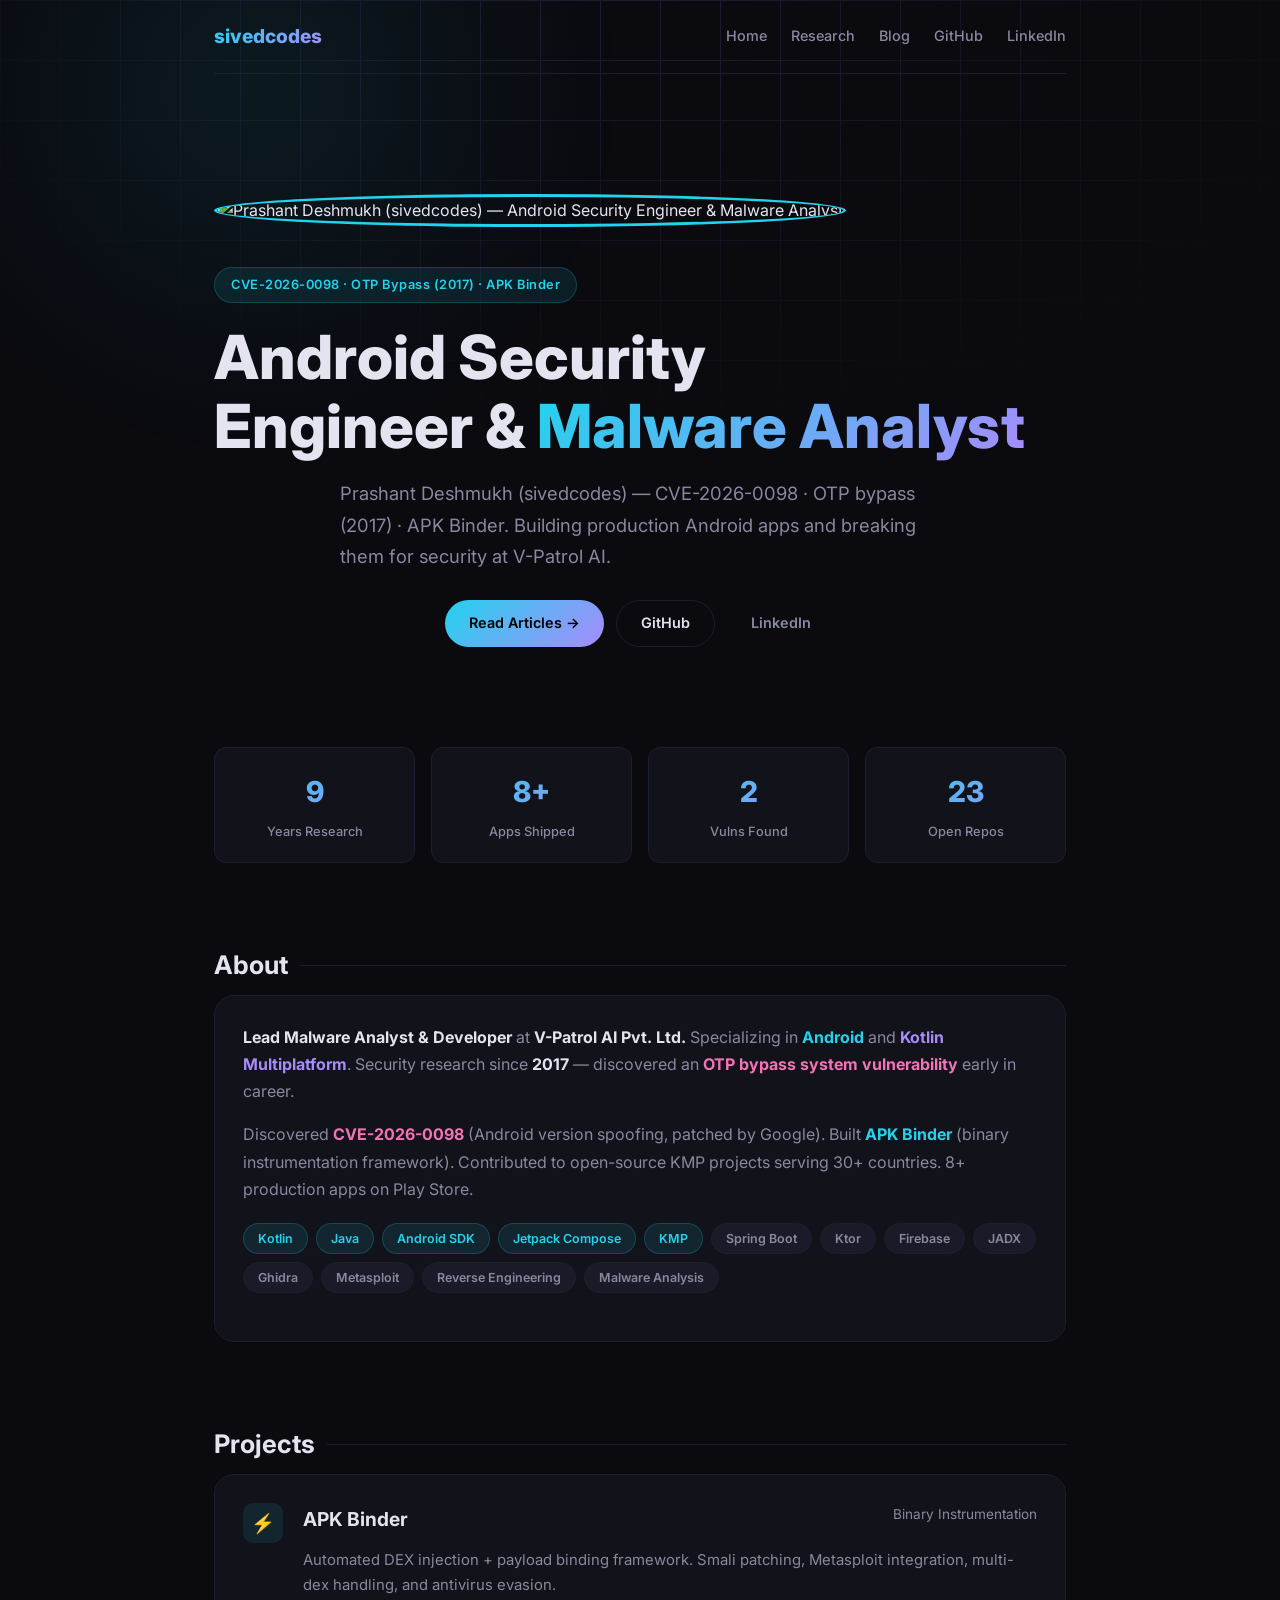
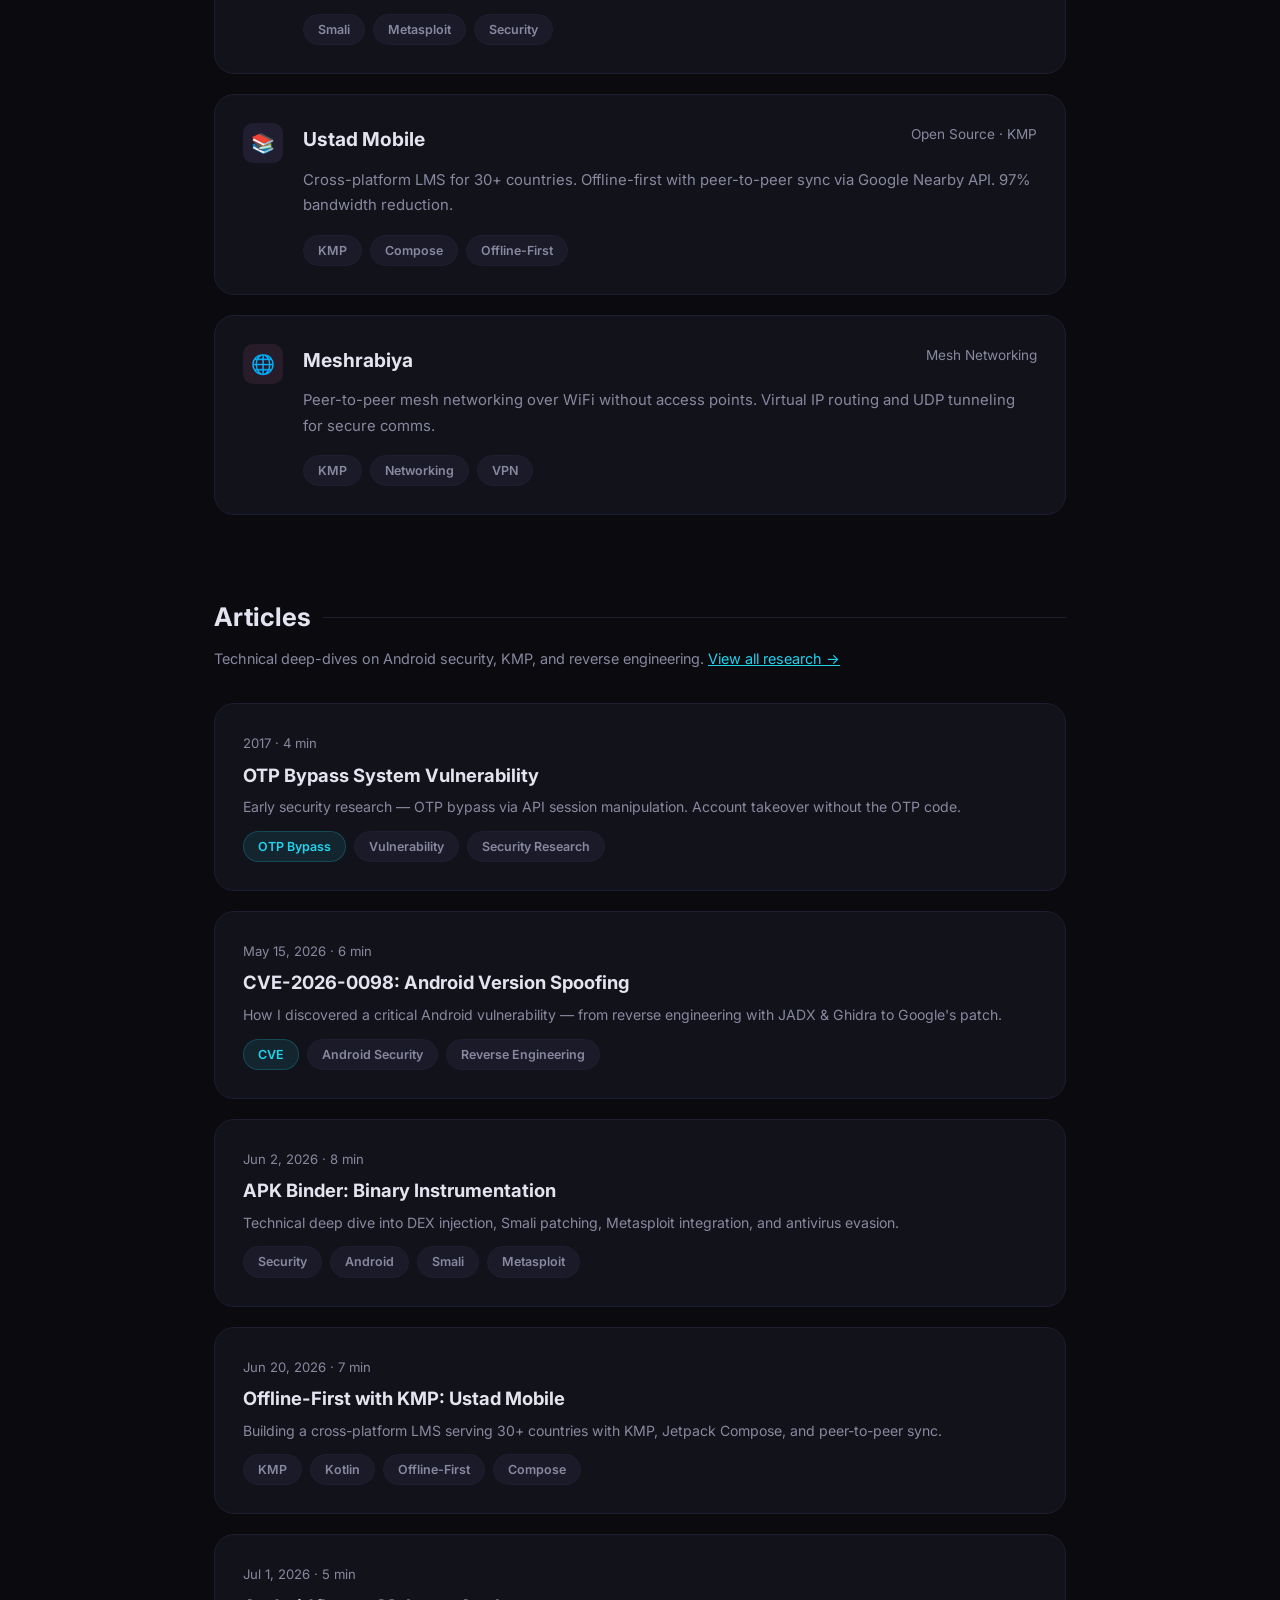
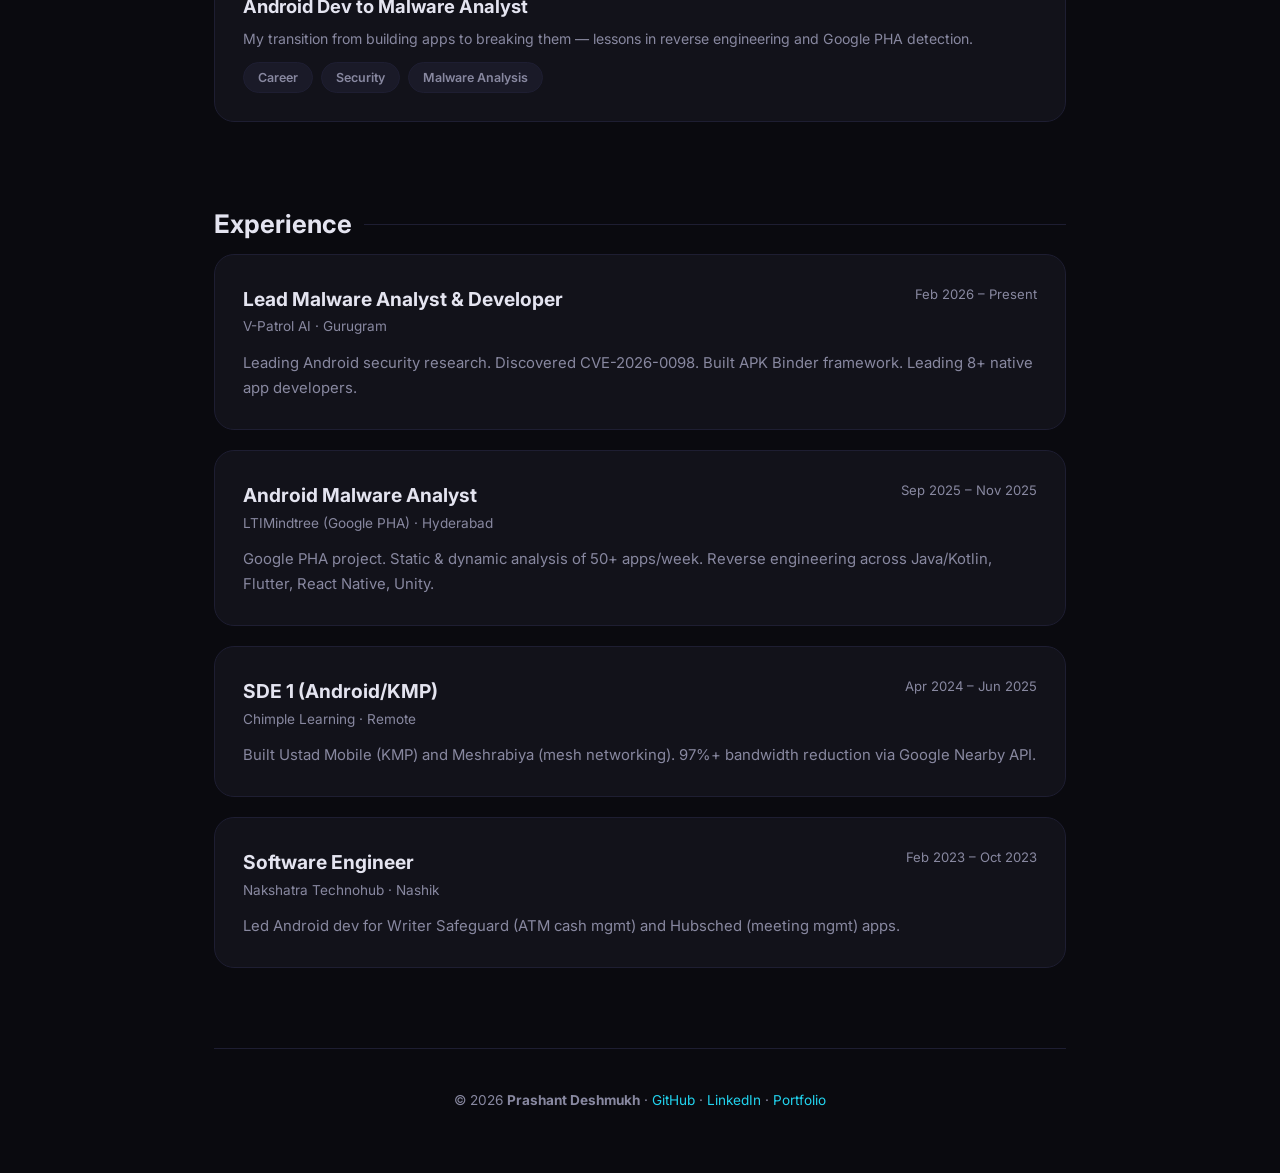
==== commit 4b1369de: "Add profile photo, JSON-LD image schema" ====
--- a/index.html
+++ b/index.html
@@ -21,7 +21,8 @@
   "sameAs":["https://github.com/sivedcodes","https://linkedin.com/in/sivedcodes","https://prashant-deshmukh.web.app"],
   "jobTitle":"Lead Malware Analyst & Android Engineer",
   "worksFor":{"@type":"Organization","name":"V-Patrol AI Pvt. Ltd."},
-  "knowsAbout":["Android Security","Kotlin Multiplatform","Malware Analysis","Reverse Engineering","CVE Research","Ethical Hacking","Vulnerability Research","OTP Bypass","Penetration Testing"]
+  "knowsAbout":["Android Security","Kotlin Multiplatform","Malware Analysis","Reverse Engineering","CVE Research","Ethical Hacking","Vulnerability Research","OTP Bypass","Penetration Testing"],
+  "image":"https://avatars.githubusercontent.com/u/104903418?v=4"
 }
 </script>
 </head>
@@ -39,14 +40,19 @@
     </div>
   </nav>
 
-  <section class="hero">
-    <div class="hero-badge">CVE-2026-0098 · OTP Bypass (2017) · APK Binder</div>
-    <h1>Android Security<br>Engineer &amp; <span>Malware Analyst</span></h1>
-    <p>Prashant Deshmukh (sivedcodes) — CVE-2026-0098 · OTP bypass (2017) · APK Binder. Building production Android apps and breaking them for security at V-Patrol AI.</p>
-    <div class="hero-actions">
-      <a href="/blog/" class="btn btn-primary">Read Articles →</a>
-      <a href="https://github.com/sivedcodes" class="btn btn-outline">GitHub</a>
-      <a href="https://linkedin.com/in/sivedcodes" class="btn btn-ghost">LinkedIn</a>
+  <section class="hero" style="display:flex;gap:40px;align-items:center;text-align:left;flex-wrap:wrap">
+    <div style="flex-shrink:0">
+      <img src="https://avatars.githubusercontent.com/u/104903418?v=4" alt="Prashant Deshmukh (sivedcodes) — Android Security Engineer & Malware Analyst" style="width:140px;height:140px;border-radius:50%;border:3px solid var(--accent);object-fit:cover">
+    </div>
+    <div style="flex:1;min-width:280px">
+      <div class="hero-badge">CVE-2026-0098 · OTP Bypass (2017) · APK Binder</div>
+      <h1>Android Security<br>Engineer &amp; <span>Malware Analyst</span></h1>
+      <p>Prashant Deshmukh (sivedcodes) — CVE-2026-0098 · OTP bypass (2017) · APK Binder. Building production Android apps and breaking them for security at V-Patrol AI.</p>
+      <div class="hero-actions">
+        <a href="/blog/" class="btn btn-primary">Read Articles →</a>
+        <a href="https://github.com/sivedcodes" class="btn btn-outline">GitHub</a>
+        <a href="https://linkedin.com/in/sivedcodes" class="btn btn-ghost">LinkedIn</a>
+      </div>
     </div>
   </section>
 
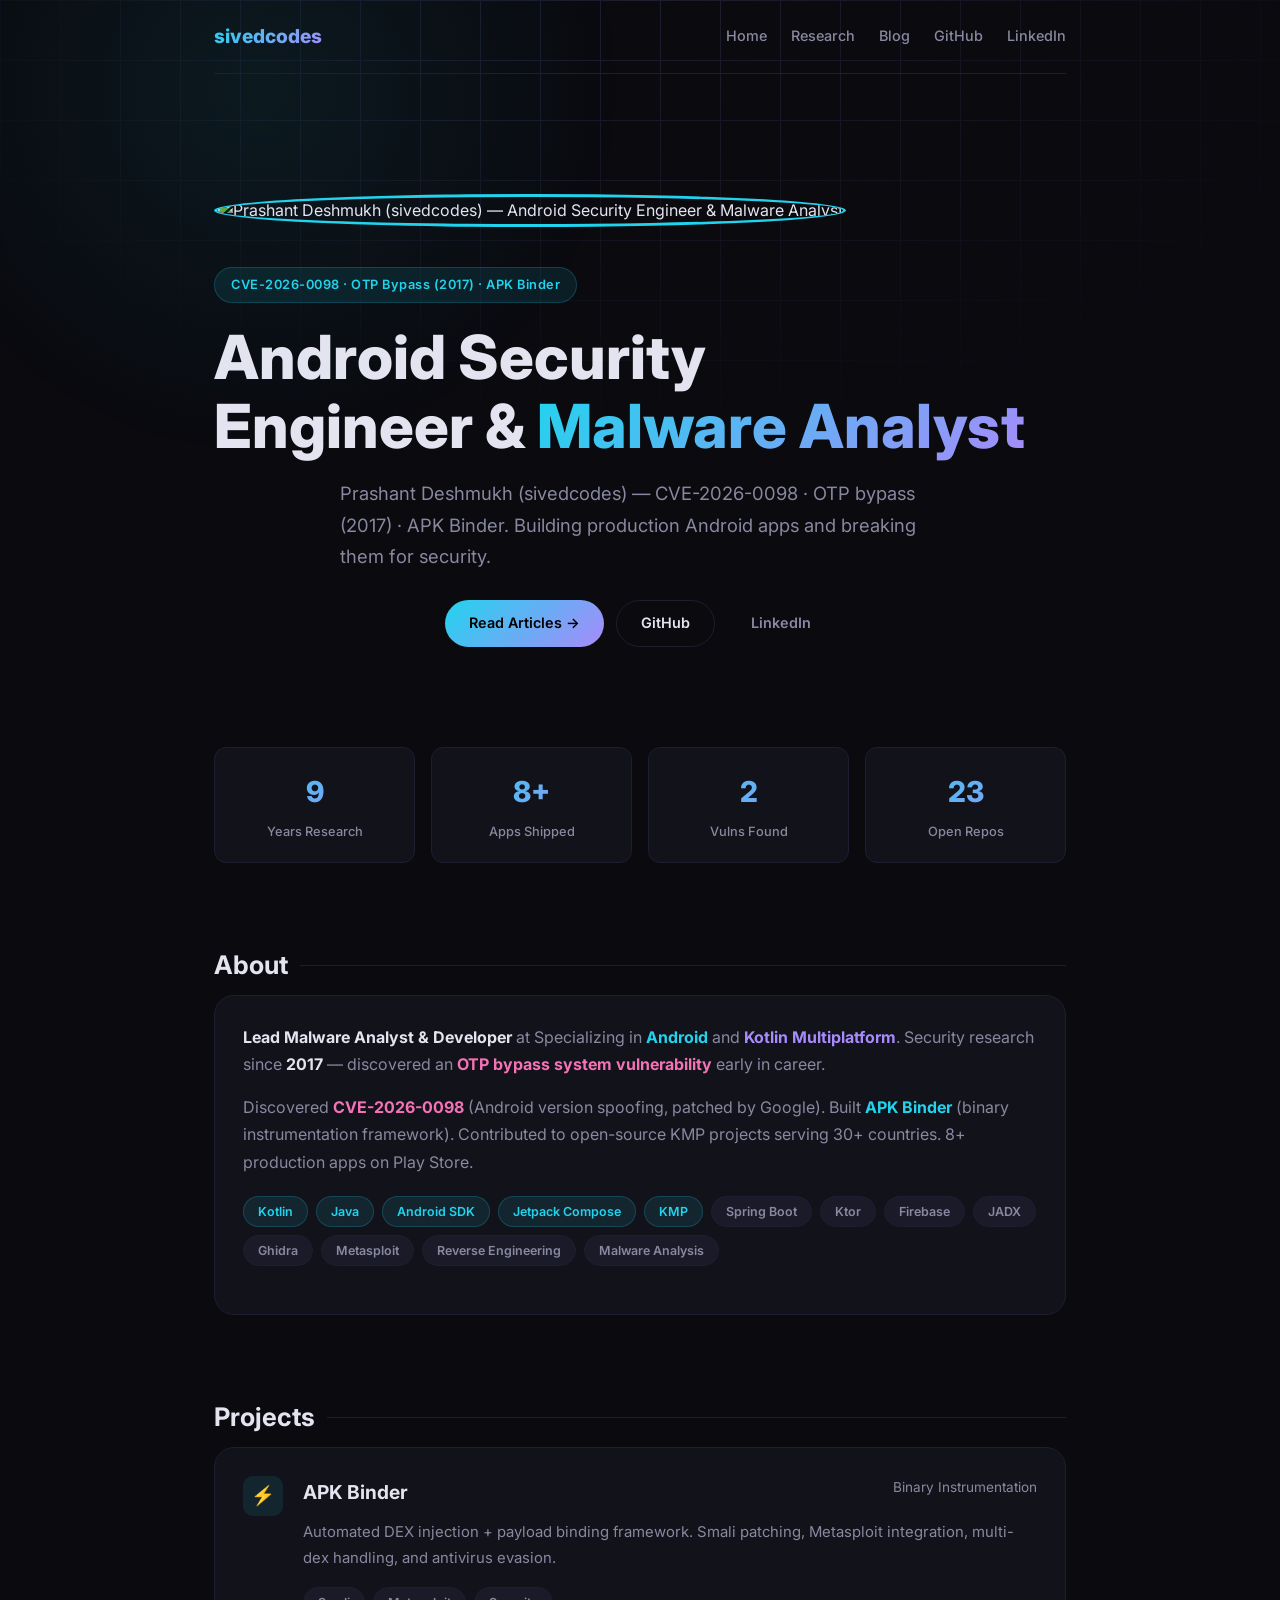
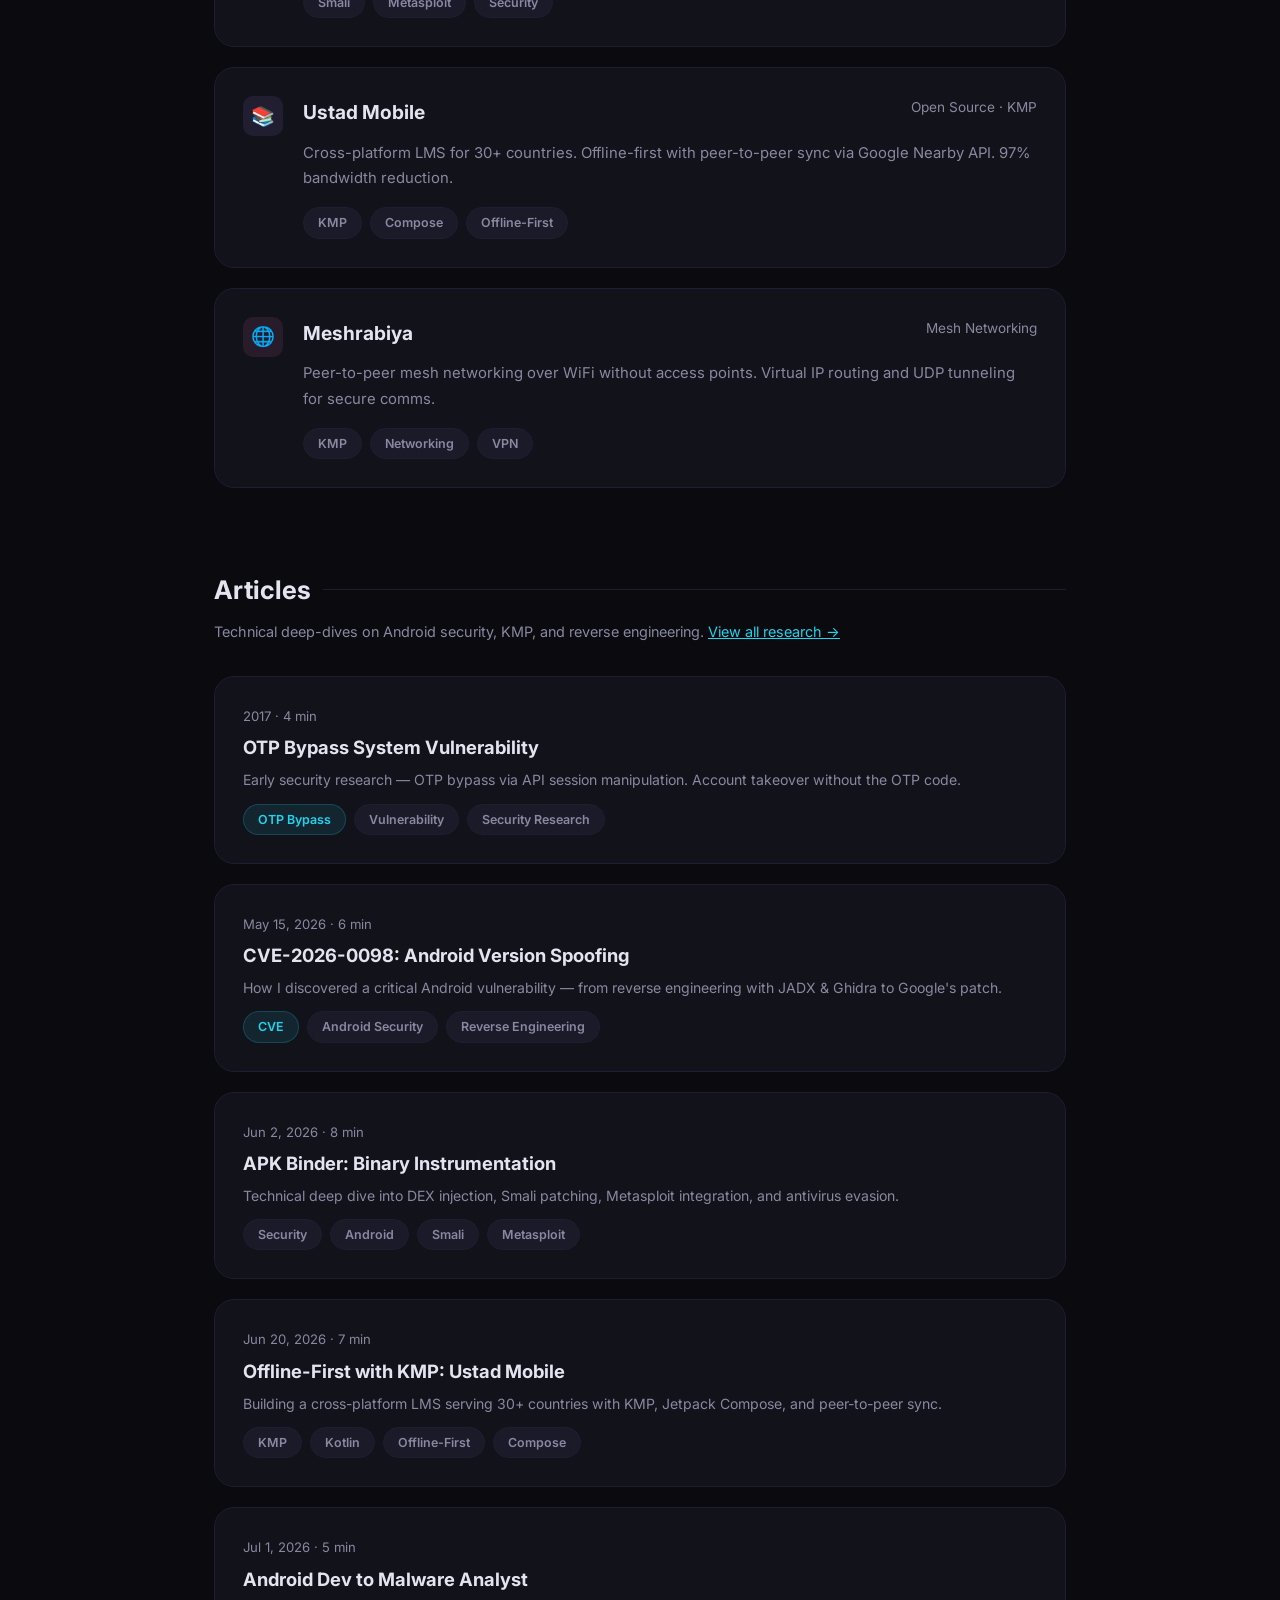
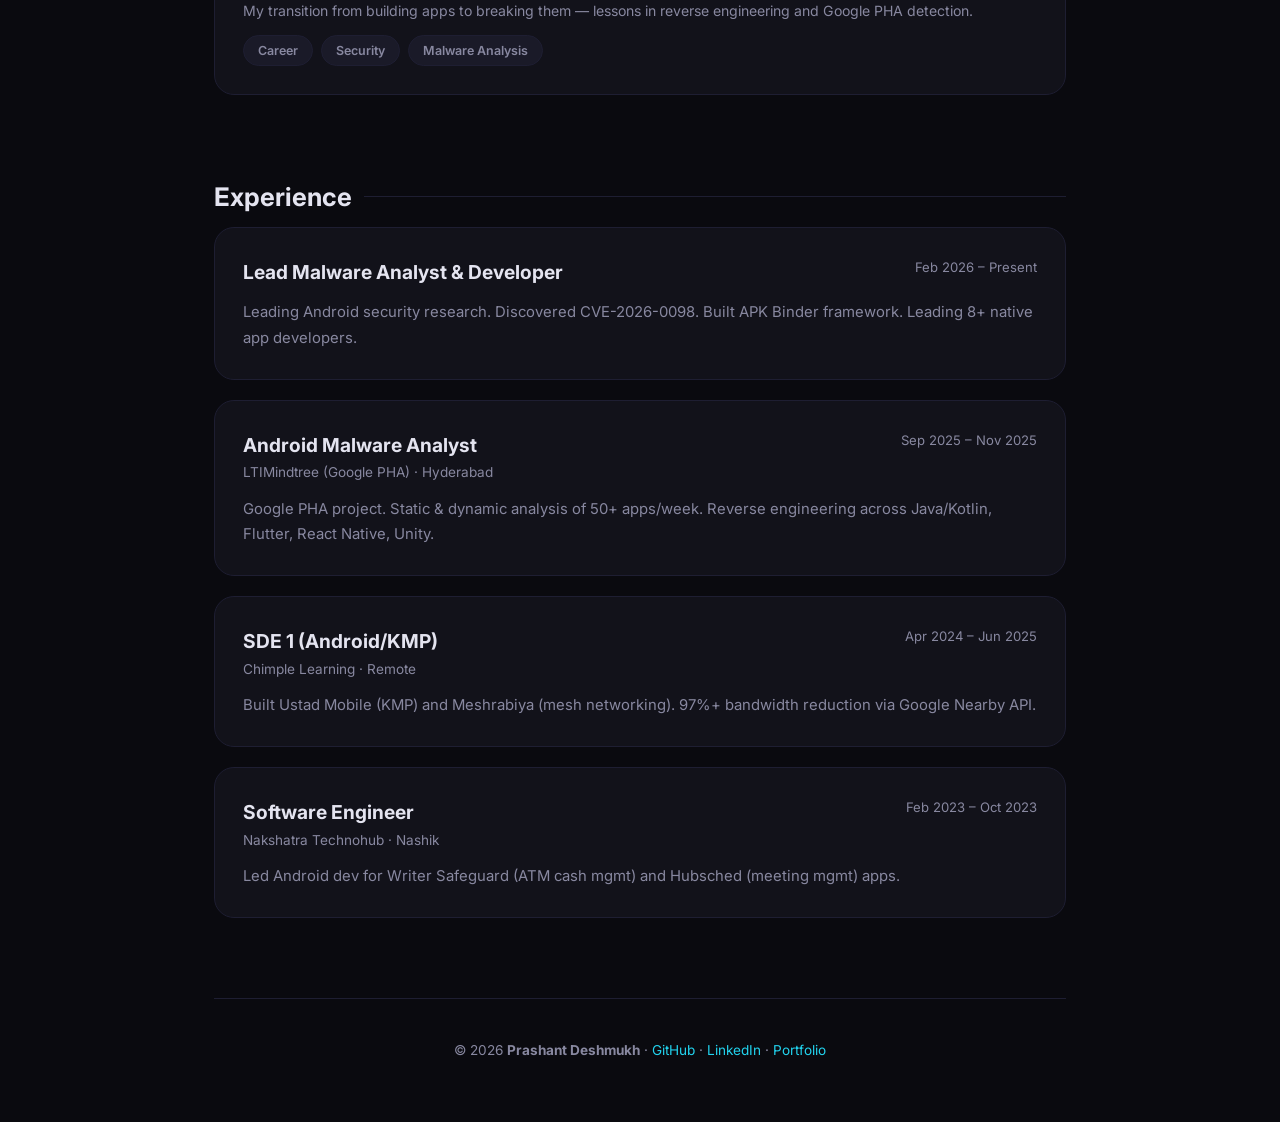
==== commit 1ec48f4e: "Remove all employer references" ====
--- a/index.html
+++ b/index.html
@@ -20,7 +20,6 @@
   "email":"sived.official@gmail.com","url":"https://sivedcodes.github.io",
   "sameAs":["https://github.com/sivedcodes","https://linkedin.com/in/sivedcodes","https://prashant-deshmukh.web.app"],
   "jobTitle":"Lead Malware Analyst & Android Engineer",
-  "worksFor":{"@type":"Organization","name":"V-Patrol AI Pvt. Ltd."},
   "knowsAbout":["Android Security","Kotlin Multiplatform","Malware Analysis","Reverse Engineering","CVE Research","Ethical Hacking","Vulnerability Research","OTP Bypass","Penetration Testing"],
   "image":"https://avatars.githubusercontent.com/u/104903418?v=4"
 }
@@ -47,7 +46,7 @@
     <div style="flex:1;min-width:280px">
       <div class="hero-badge">CVE-2026-0098 · OTP Bypass (2017) · APK Binder</div>
       <h1>Android Security<br>Engineer &amp; <span>Malware Analyst</span></h1>
-      <p>Prashant Deshmukh (sivedcodes) — CVE-2026-0098 · OTP bypass (2017) · APK Binder. Building production Android apps and breaking them for security at V-Patrol AI.</p>
+      <p>Prashant Deshmukh (sivedcodes) — CVE-2026-0098 · OTP bypass (2017) · APK Binder. Building production Android apps and breaking them for security.</p>
       <div class="hero-actions">
         <a href="/blog/" class="btn btn-primary">Read Articles →</a>
         <a href="https://github.com/sivedcodes" class="btn btn-outline">GitHub</a>
@@ -67,7 +66,7 @@
     <div class="section-title">About <span class="line"></span></div>
     <div class="card">
       <p style="margin-bottom:16px;color:var(--text-muted)">
-        <strong style="color:var(--text)">Lead Malware Analyst & Developer</strong> at <strong style="color:var(--text)">V-Patrol AI Pvt. Ltd.</strong> Specializing in <strong style="color:var(--accent)">Android</strong> and <strong style="color:var(--accent2)">Kotlin Multiplatform</strong>. Security research since <strong style="color:var(--text)">2017</strong> — discovered an <strong style="color:var(--accent3)">OTP bypass system vulnerability</strong> early in career.
+        <strong style="color:var(--text)">Lead Malware Analyst & Developer</strong> at <strong style="color:var(--text)"></strong> Specializing in <strong style="color:var(--accent)">Android</strong> and <strong style="color:var(--accent2)">Kotlin Multiplatform</strong>. Security research since <strong style="color:var(--text)">2017</strong> — discovered an <strong style="color:var(--accent3)">OTP bypass system vulnerability</strong> early in career.
       </p>
       <p style="color:var(--text-muted)">
         Discovered <strong style="color:var(--accent3)">CVE-2026-0098</strong> (Android version spoofing, patched by Google). Built <strong style="color:var(--accent)">APK Binder</strong> (binary instrumentation framework). Contributed to open-source KMP projects serving 30+ countries. 8+ production apps on Play Store.
@@ -159,7 +158,7 @@
     <div class="section-title">Experience <span class="line"></span></div>
     <div class="card">
       <div style="display:flex;justify-content:space-between;align-items:flex-start;flex-wrap:wrap;gap:8px">
-        <div><div class="card-title">Lead Malware Analyst & Developer</div><div class="card-sub">V-Patrol AI · Gurugram</div></div>
+        <div><div class="card-title">Lead Malware Analyst & Developer</div><div class="card-sub"></div></div>
         <div style="color:var(--text-muted);font-size:.82em">Feb 2026 – Present</div>
       </div>
       <div class="card-body" style="margin-top:12px">Leading Android security research. Discovered CVE-2026-0098. Built APK Binder framework. Leading 8+ native app developers.</div>
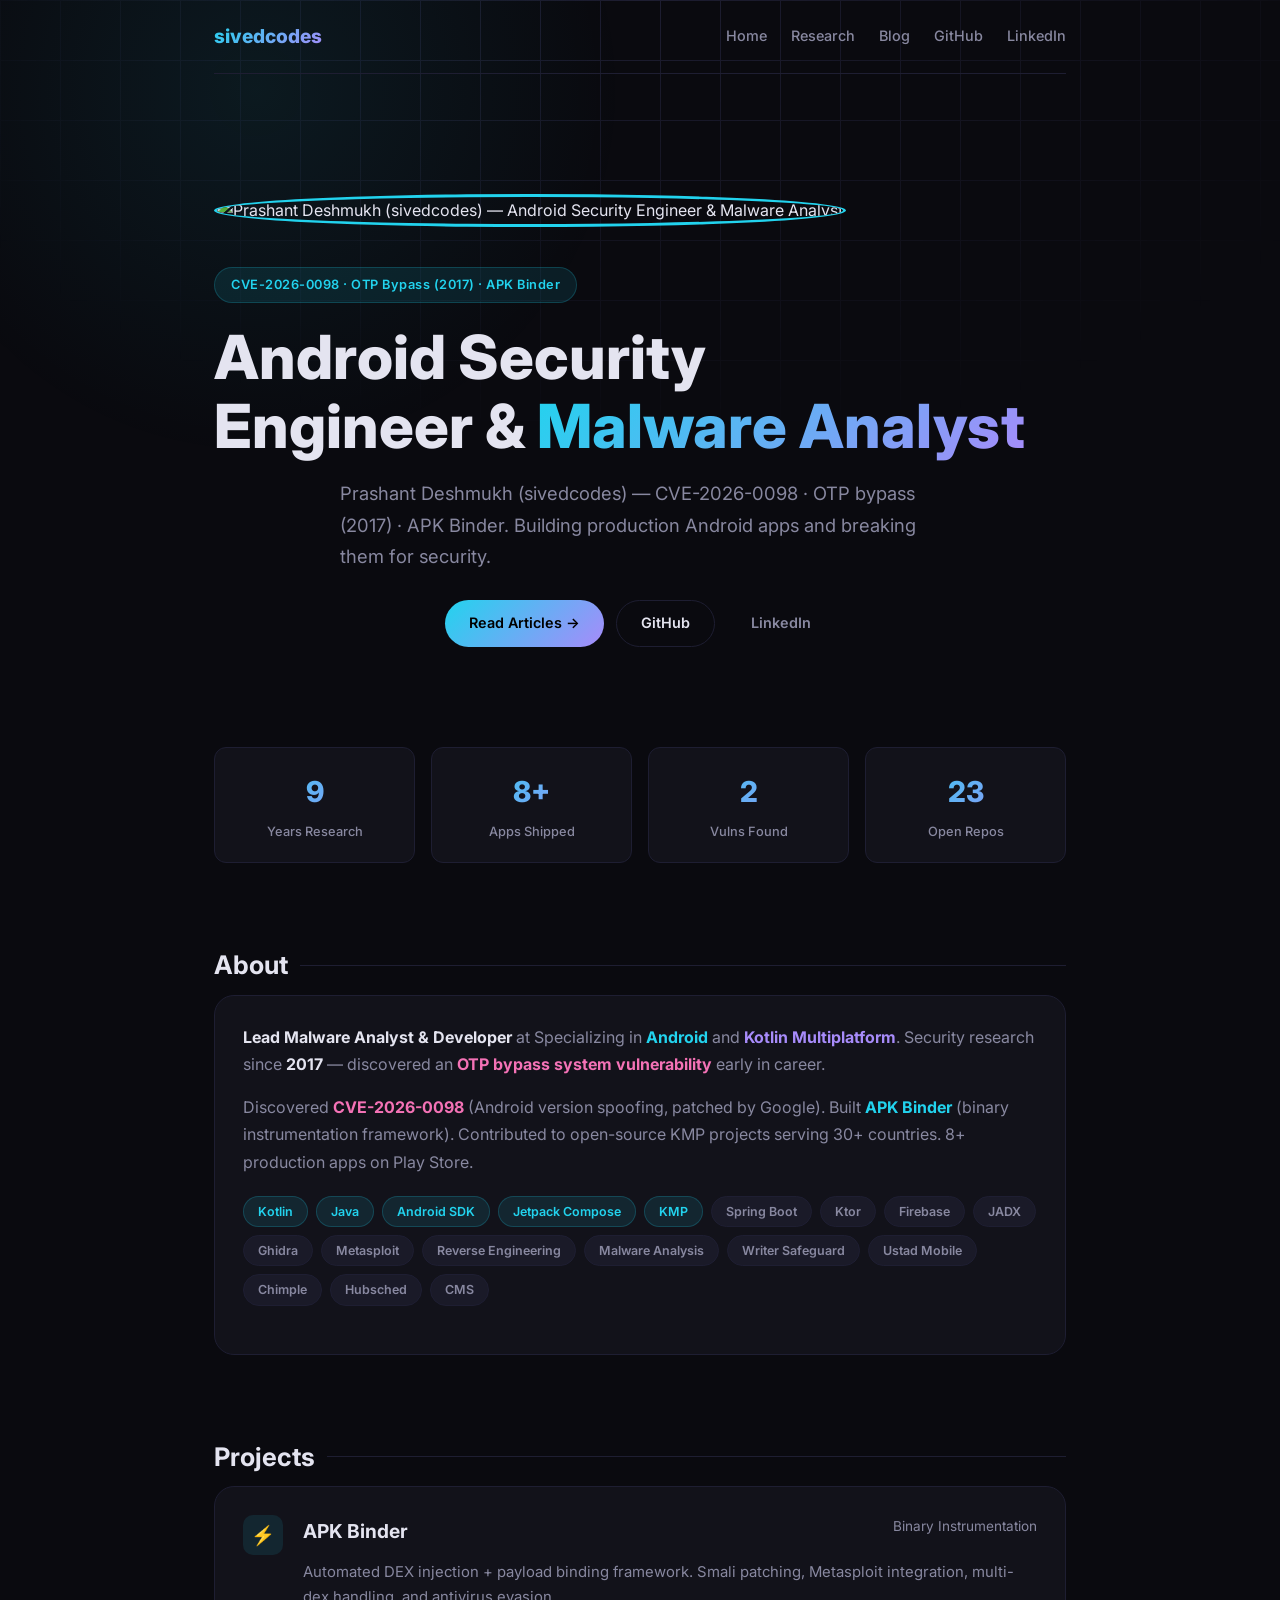
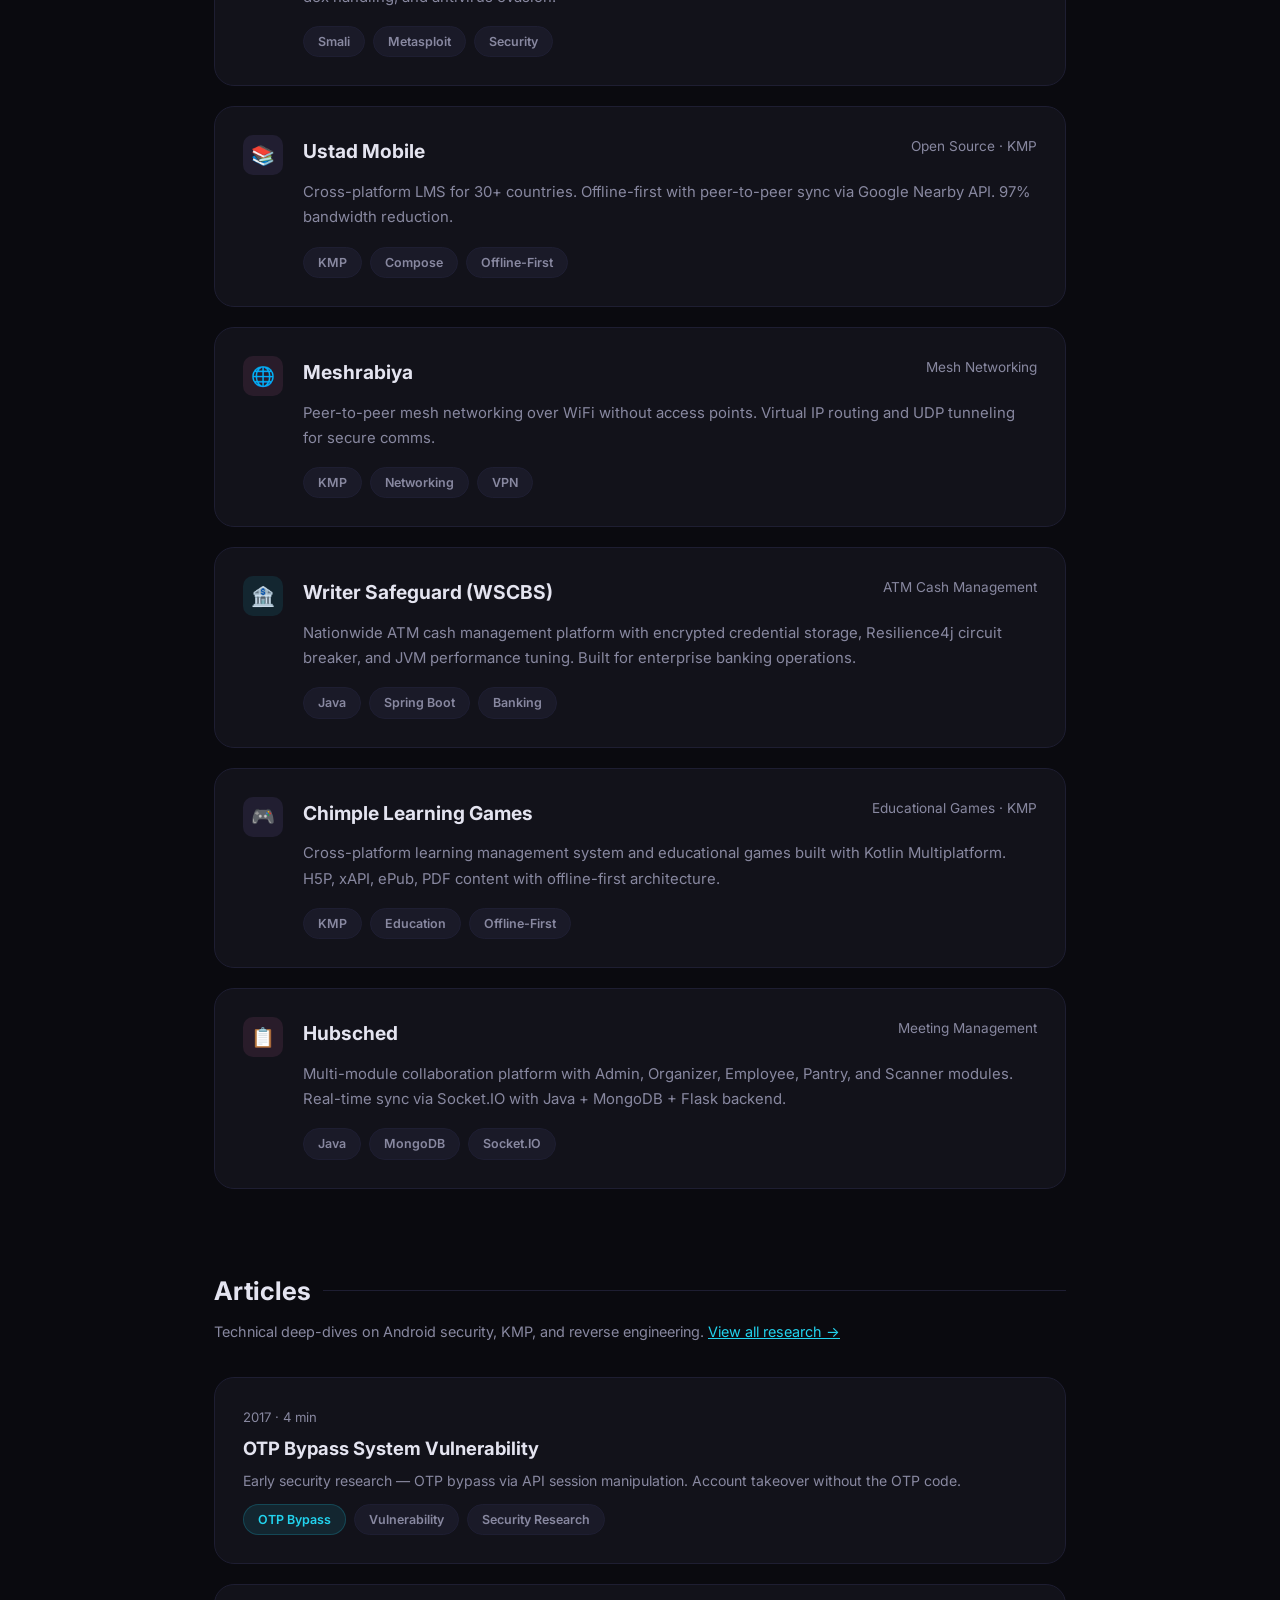
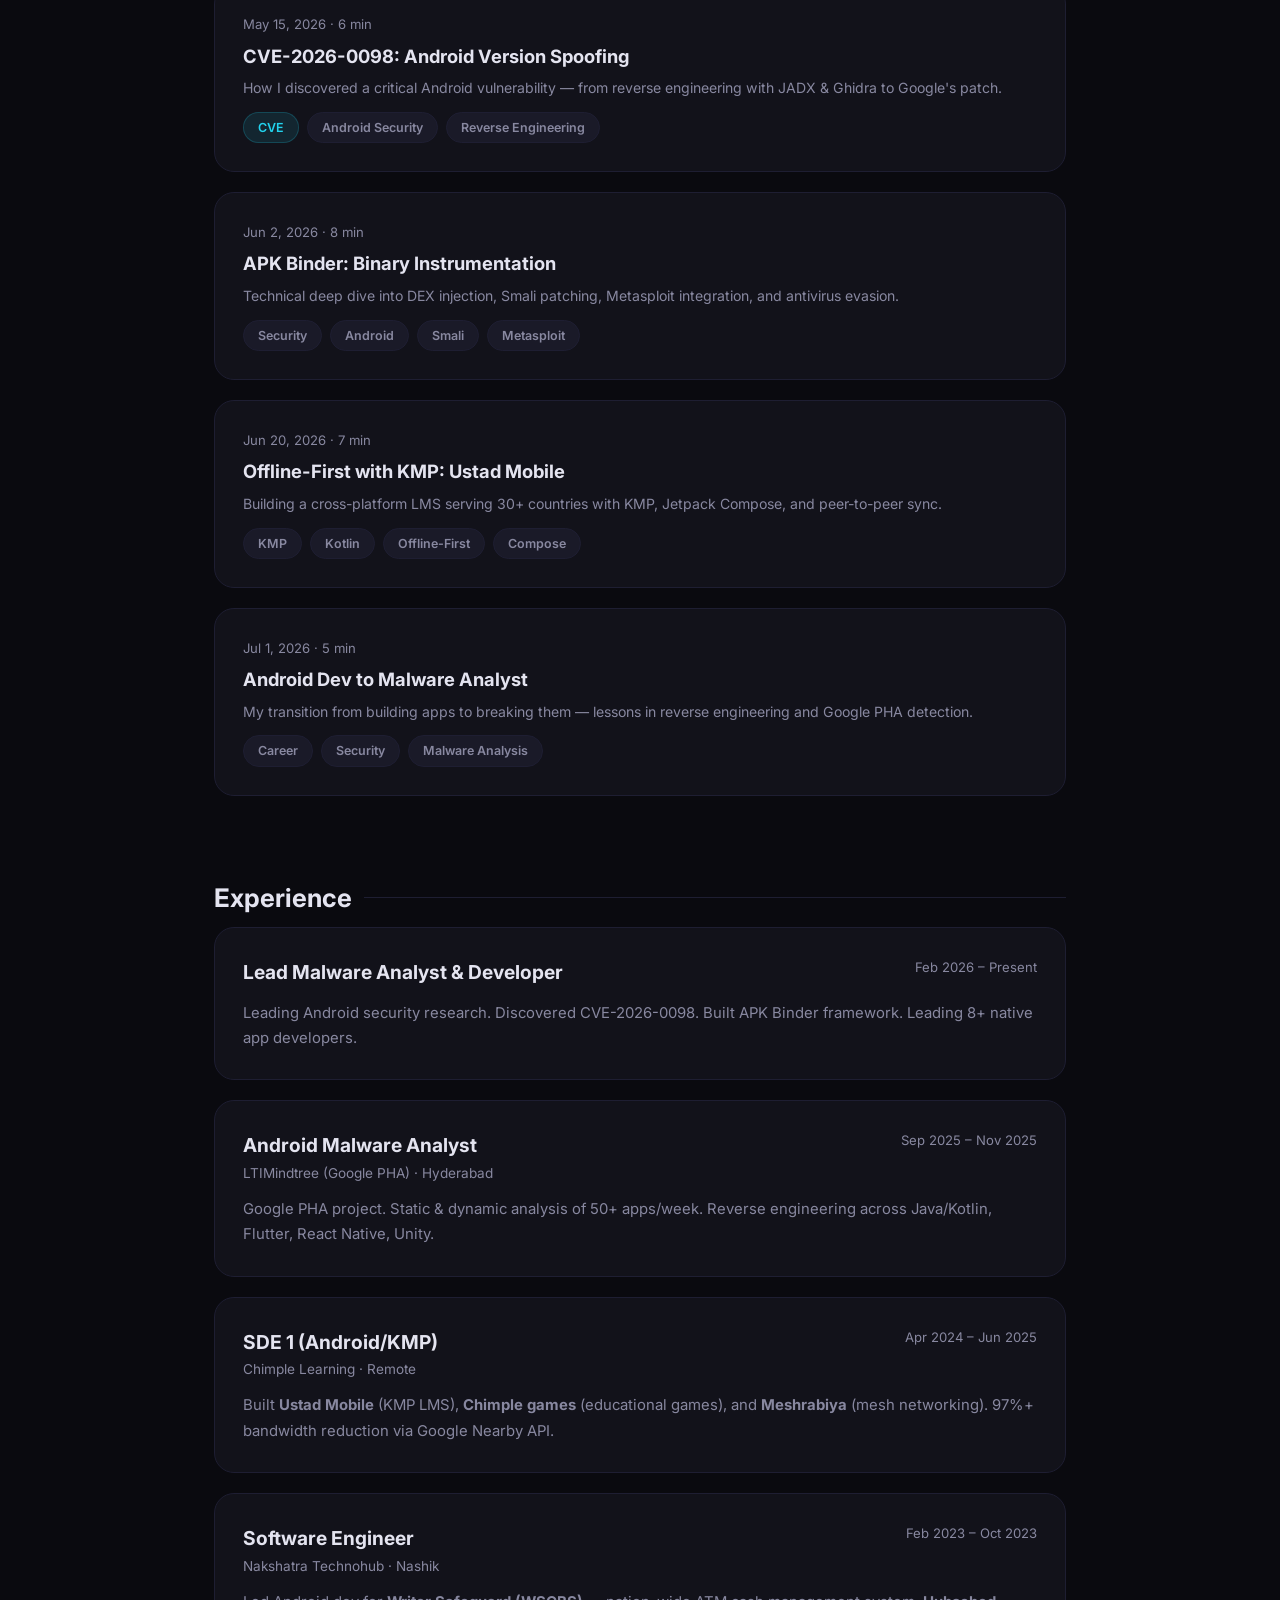
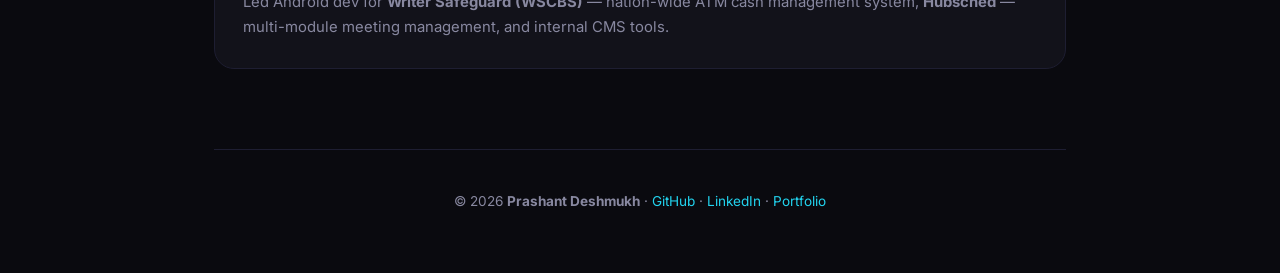
==== commit f119a6d5: "Promote Writer Safeguard, Ustad Mobile, Chimple, Hubsched, CMS in meta + projects" ====
--- a/index.html
+++ b/index.html
@@ -4,8 +4,8 @@
 <meta charset="UTF-8">
 <meta name="viewport" content="width=device-width, initial-scale=1.0">
 <title>Prashant Deshmukh (sivedcodes) — Android Security Engineer & Malware Analyst</title>
-<meta name="description" content="Prashant Deshmukh (sivedcodes) — Android & KMP Engineer, Malware Analyst. CVE-2026-0098, OTP bypass (2017), APK Binder. 9+ years in security research.">
-<meta name="keywords" content="sivedcodes, sived deshmukh, prashant deshmukh, android engineer, malware analyst, CVE-2026-0098, OTP bypass, APK binder, security researcher, reverse engineering">
+<meta name="description" content="Prashant Deshmukh (sivedcodes) — Android & KMP Engineer behind Writer Safeguard, Ustad Mobile, Chimple Learning, Hubsched, Meshrabiya, APK Binder. CVE-2026-0098, OTP bypass (2017).">
+<meta name="keywords" content="sivedcodes, sived deshmukh, prashant deshmukh, Writer Safeguard, WSCBS, Ustad Mobile, Chimple Learning, Chimple game, Hubsched, Meshrabiya, APK Binder, android engineer, malware analyst, CVE-2026-0098, OTP bypass">
 <meta name="author" content="Prashant Deshmukh">
 <link rel="canonical" href="https://sivedcodes.github.io/">
 <link rel="alternate" type="application/rss+xml" title="Prashant Deshmukh (sivedcodes)" href="/feed.xml">
@@ -20,7 +20,7 @@
   "email":"sived.official@gmail.com","url":"https://sivedcodes.github.io",
   "sameAs":["https://github.com/sivedcodes","https://linkedin.com/in/sivedcodes","https://prashant-deshmukh.web.app"],
   "jobTitle":"Lead Malware Analyst & Android Engineer",
-  "knowsAbout":["Android Security","Kotlin Multiplatform","Malware Analysis","Reverse Engineering","CVE Research","Ethical Hacking","Vulnerability Research","OTP Bypass","Penetration Testing"],
+  "knowsAbout":["Android Security","Kotlin Multiplatform","Malware Analysis","Reverse Engineering","CVE Research","Ethical Hacking","Writer Safeguard","Ustad Mobile","Chimple Learning","Hubsched","Meshrabiya","APK Binder","OTP Bypass"],
   "image":"https://avatars.githubusercontent.com/u/104903418?v=4"
 }
 </script>
@@ -85,6 +85,11 @@
         <span class="tag">Metasploit</span>
         <span class="tag">Reverse Engineering</span>
         <span class="tag">Malware Analysis</span>
+        <span class="tag">Writer Safeguard</span>
+        <span class="tag">Ustad Mobile</span>
+        <span class="tag">Chimple</span>
+        <span class="tag">Hubsched</span>
+        <span class="tag">CMS</span>
       </div>
     </div>
   </div>
@@ -113,6 +118,30 @@
         <div class="card-header"><div class="card-title">Meshrabiya</div><div class="card-sub">Mesh Networking</div></div>
         <div class="card-body">Peer-to-peer mesh networking over WiFi without access points. Virtual IP routing and UDP tunneling for secure comms.</div>
         <div class="card-footer"><span class="tag">KMP</span><span class="tag">Networking</span><span class="tag">VPN</span></div>
+      </div>
+    </div>
+    <div class="card" style="display:flex;gap:20px;align-items:flex-start">
+      <div class="card-icon green">🏦</div>
+      <div style="flex:1">
+        <div class="card-header"><div class="card-title">Writer Safeguard (WSCBS)</div><div class="card-sub">ATM Cash Management</div></div>
+        <div class="card-body">Nationwide ATM cash management platform with encrypted credential storage, Resilience4j circuit breaker, and JVM performance tuning. Built for enterprise banking operations.</div>
+        <div class="card-footer"><span class="tag">Java</span><span class="tag">Spring Boot</span><span class="tag">Banking</span></div>
+      </div>
+    </div>
+    <div class="card" style="display:flex;gap:20px;align-items:flex-start">
+      <div class="card-icon purple">🎮</div>
+      <div style="flex:1">
+        <div class="card-header"><div class="card-title">Chimple Learning Games</div><div class="card-sub">Educational Games · KMP</div></div>
+        <div class="card-body">Cross-platform learning management system and educational games built with Kotlin Multiplatform. H5P, xAPI, ePub, PDF content with offline-first architecture.</div>
+        <div class="card-footer"><span class="tag">KMP</span><span class="tag">Education</span><span class="tag">Offline-First</span></div>
+      </div>
+    </div>
+    <div class="card" style="display:flex;gap:20px;align-items:flex-start">
+      <div class="card-icon pink">📋</div>
+      <div style="flex:1">
+        <div class="card-header"><div class="card-title">Hubsched</div><div class="card-sub">Meeting Management</div></div>
+        <div class="card-body">Multi-module collaboration platform with Admin, Organizer, Employee, Pantry, and Scanner modules. Real-time sync via Socket.IO with Java + MongoDB + Flask backend.</div>
+        <div class="card-footer"><span class="tag">Java</span><span class="tag">MongoDB</span><span class="tag">Socket.IO</span></div>
       </div>
     </div>
   </div>
@@ -175,14 +204,14 @@
         <div><div class="card-title">SDE 1 (Android/KMP)</div><div class="card-sub">Chimple Learning · Remote</div></div>
         <div style="color:var(--text-muted);font-size:.82em">Apr 2024 – Jun 2025</div>
       </div>
-      <div class="card-body" style="margin-top:12px">Built Ustad Mobile (KMP) and Meshrabiya (mesh networking). 97%+ bandwidth reduction via Google Nearby API.</div>
+      <div class="card-body" style="margin-top:12px">Built <strong>Ustad Mobile</strong> (KMP LMS), <strong>Chimple games</strong> (educational games), and <strong>Meshrabiya</strong> (mesh networking). 97%+ bandwidth reduction via Google Nearby API.</div>
     </div>
     <div class="card">
       <div style="display:flex;justify-content:space-between;align-items:flex-start;flex-wrap:wrap;gap:8px">
         <div><div class="card-title">Software Engineer</div><div class="card-sub">Nakshatra Technohub · Nashik</div></div>
         <div style="color:var(--text-muted);font-size:.82em">Feb 2023 – Oct 2023</div>
       </div>
-      <div class="card-body" style="margin-top:12px">Led Android dev for Writer Safeguard (ATM cash mgmt) and Hubsched (meeting mgmt) apps.</div>
+      <div class="card-body" style="margin-top:12px">Led Android dev for <strong>Writer Safeguard (WSCBS)</strong> — nation-wide ATM cash management system, <strong>Hubsched</strong> — multi-module meeting management, and internal CMS tools.</div>
     </div>
   </div>
 
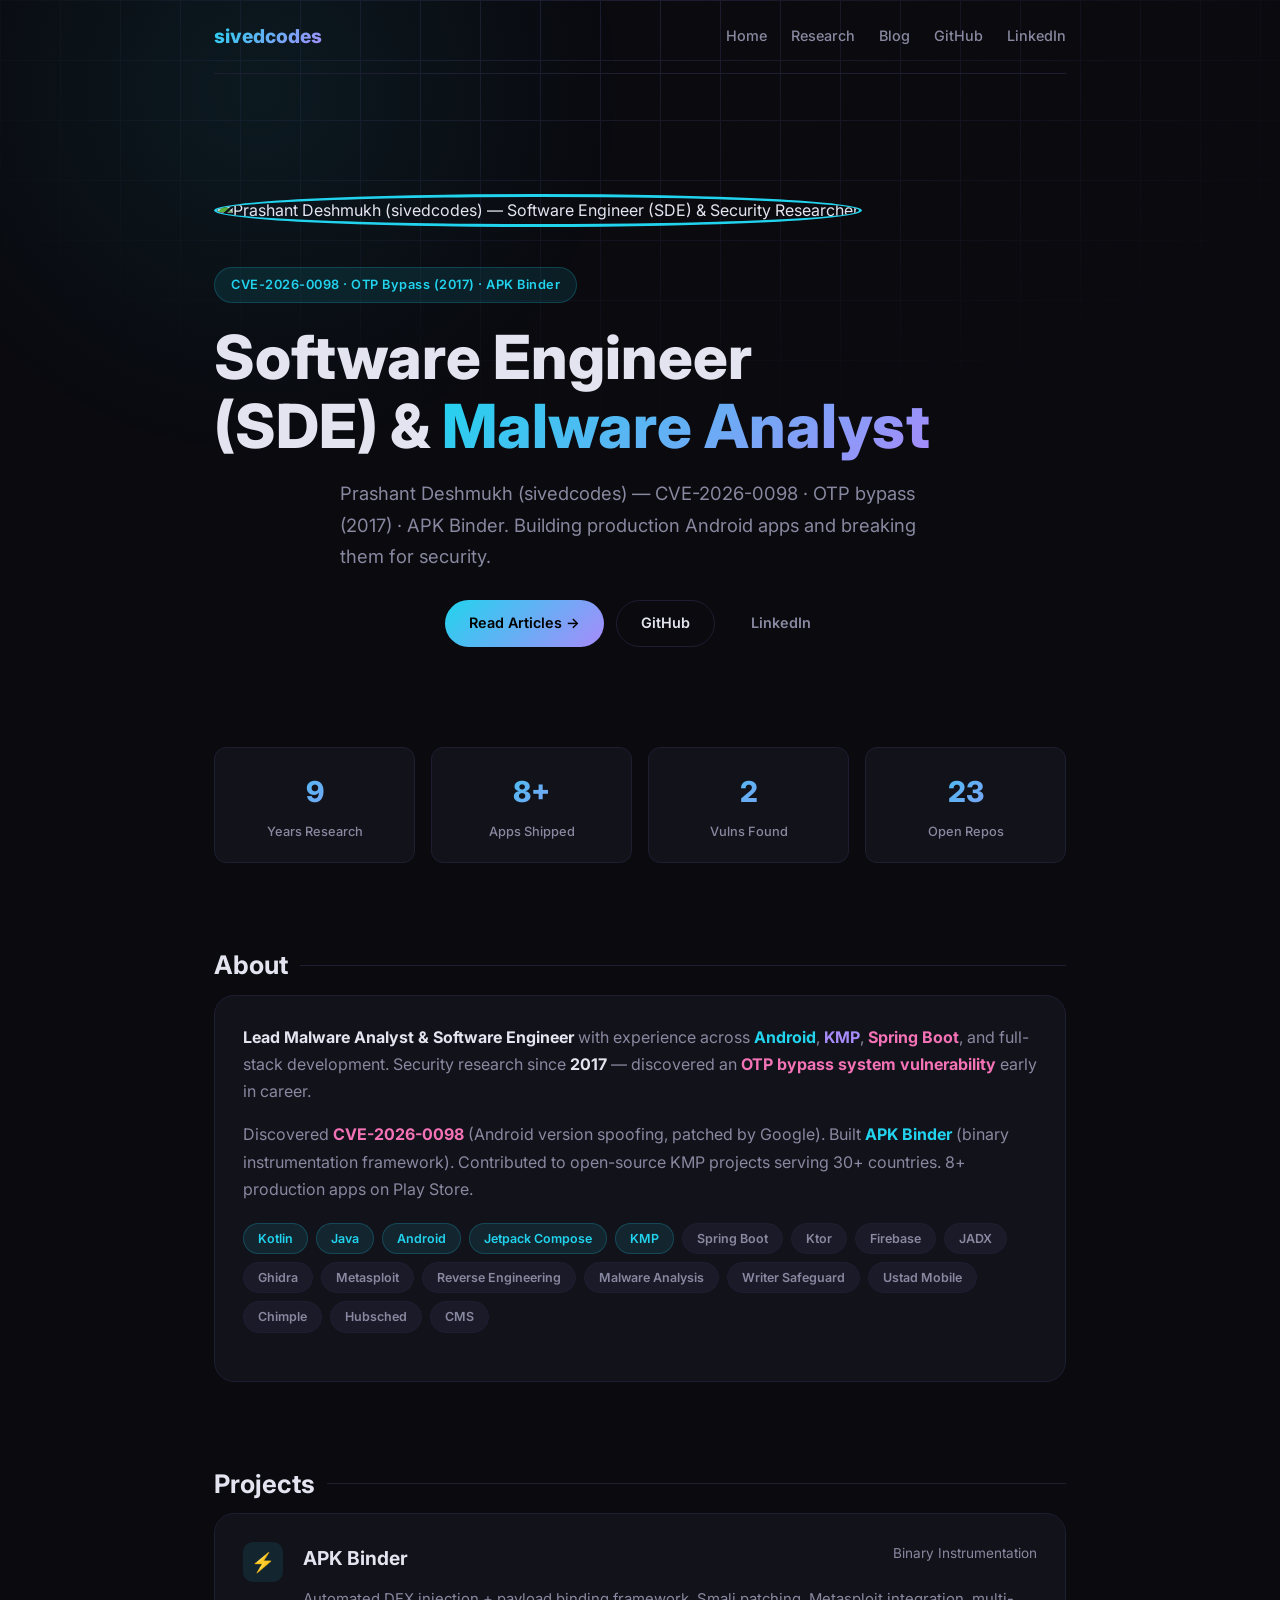
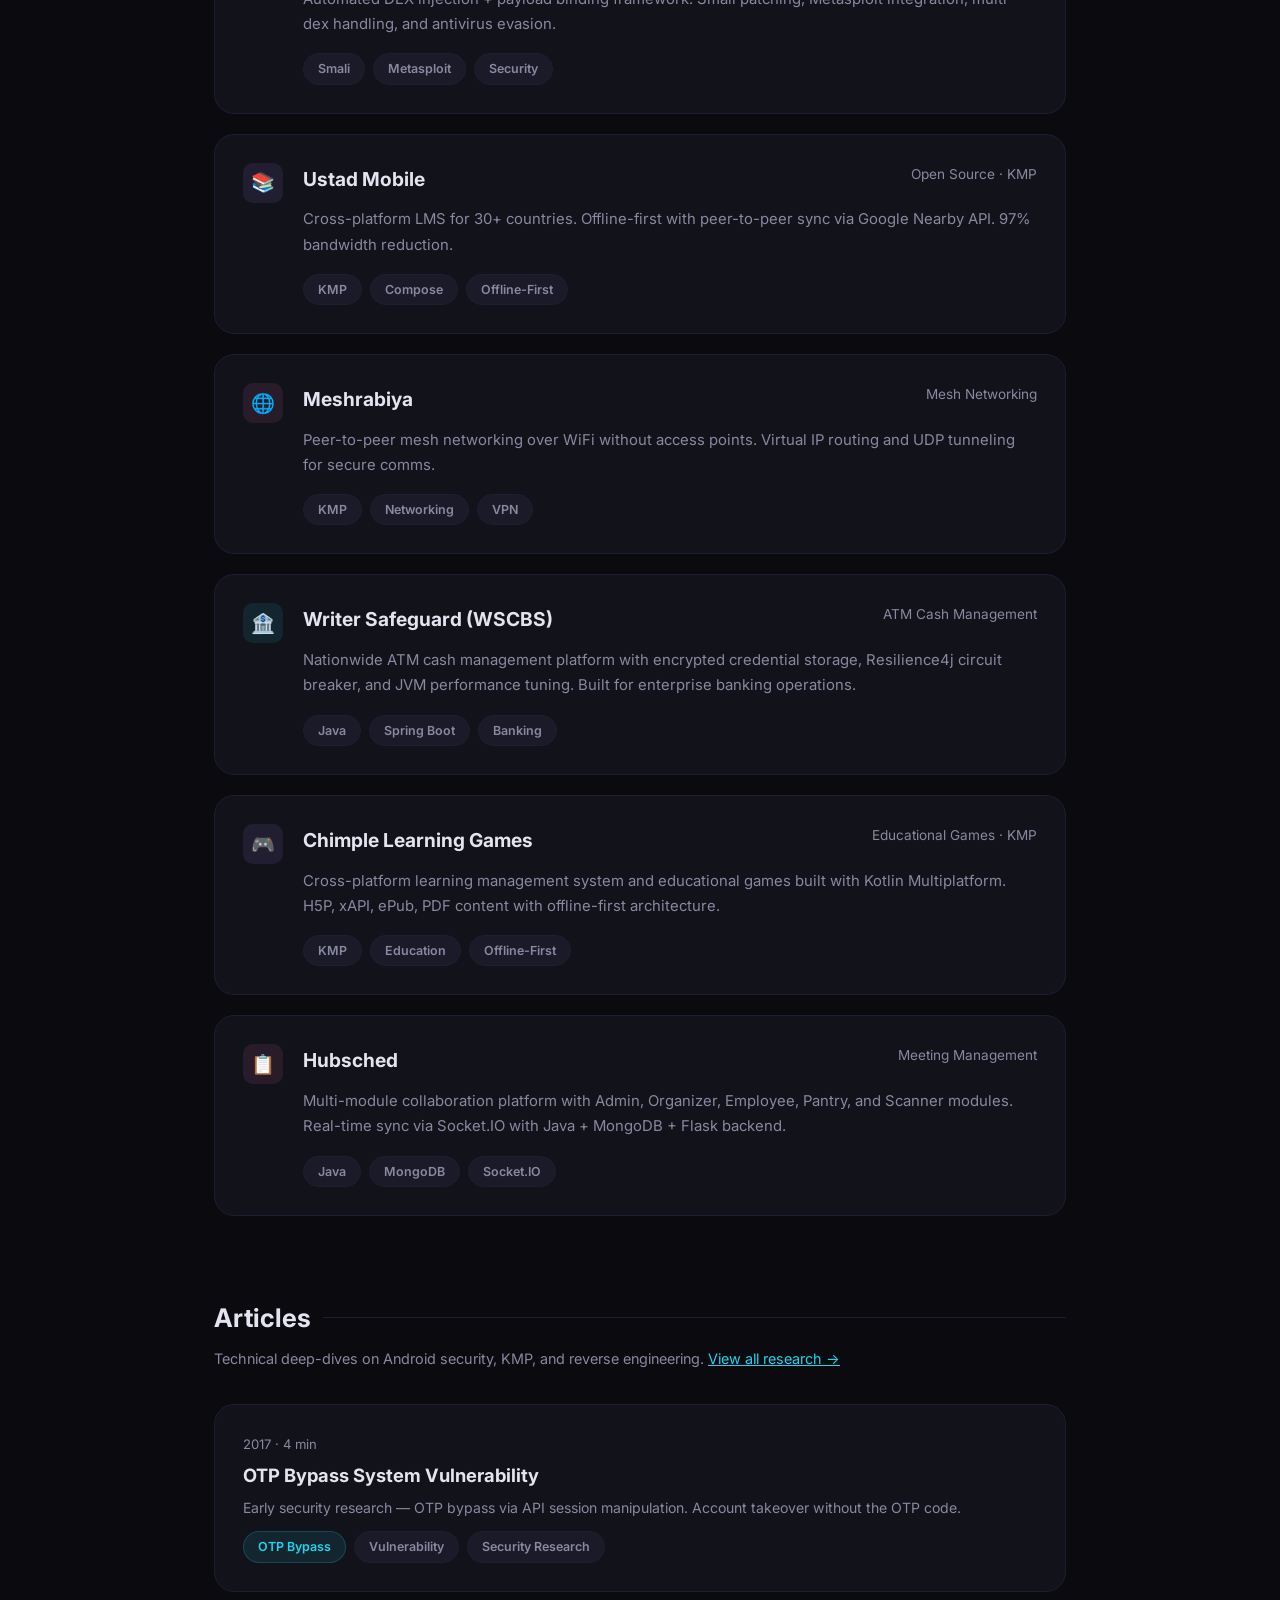
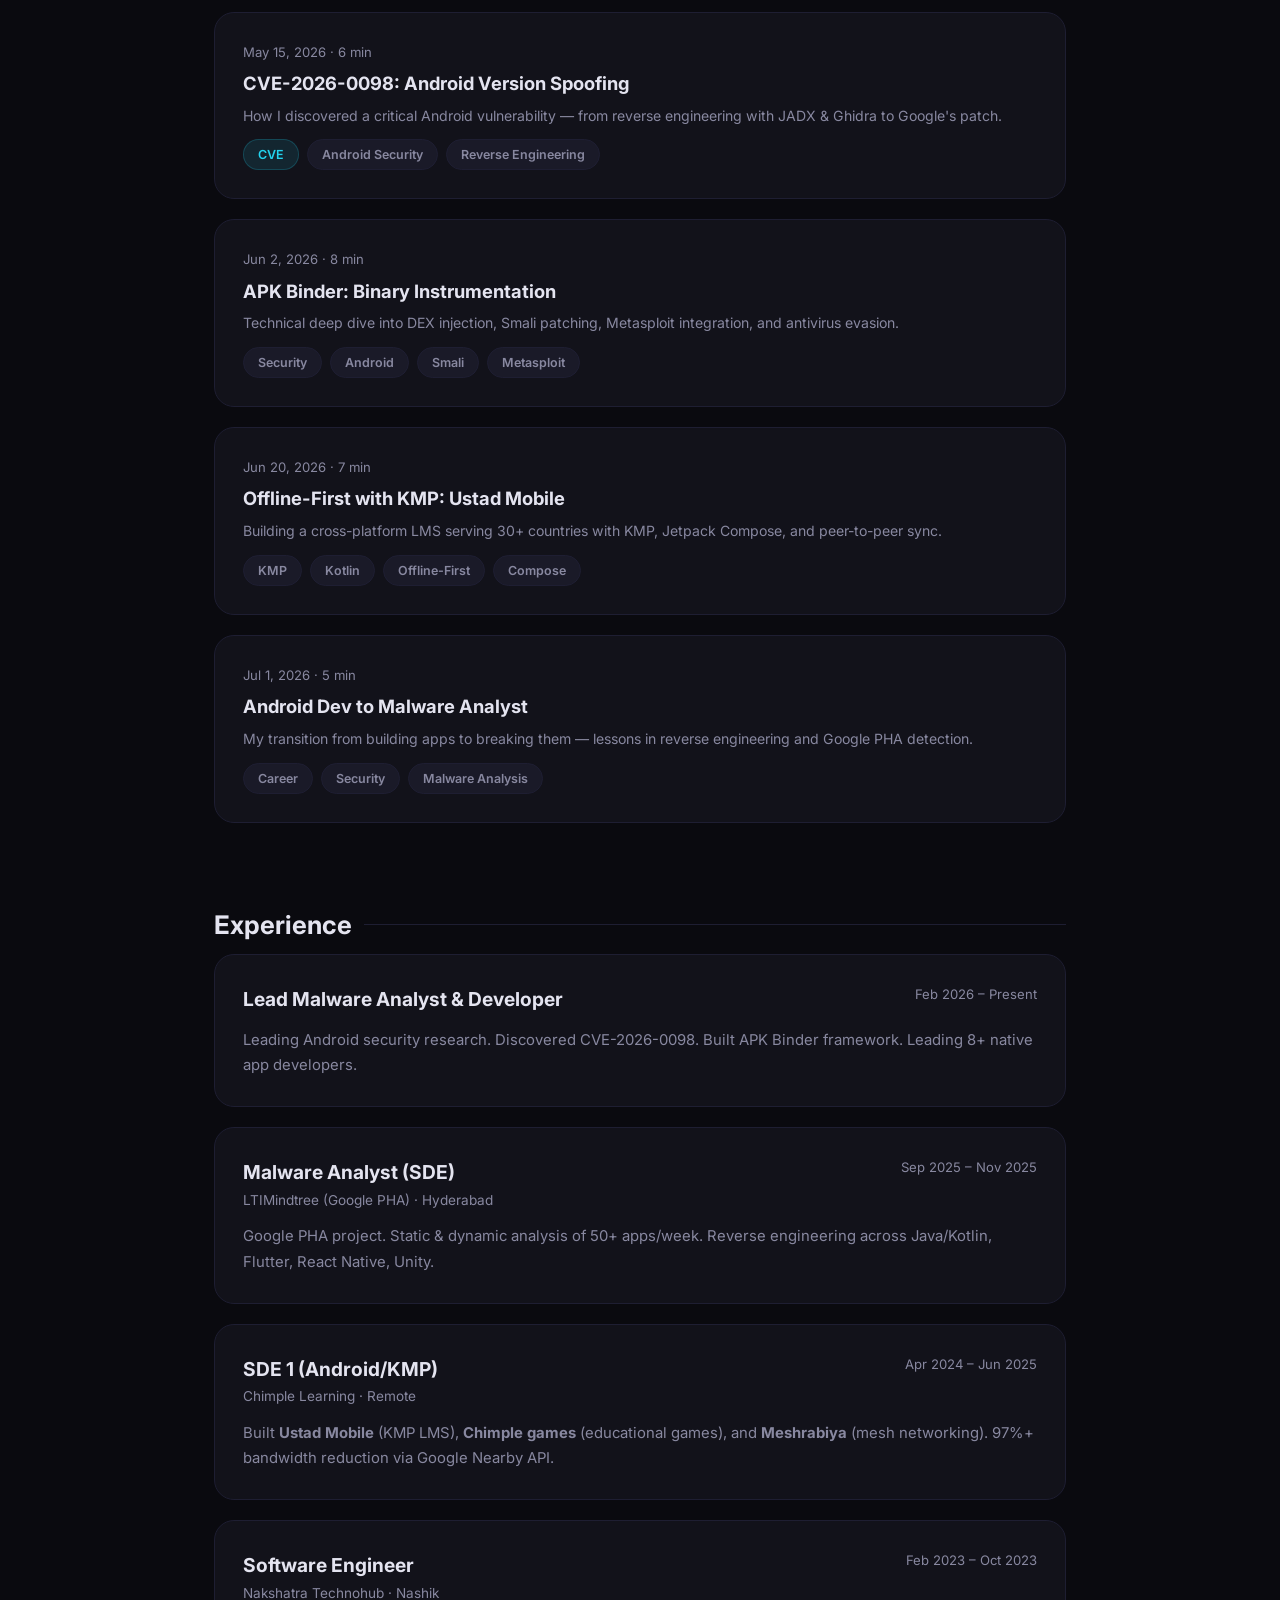
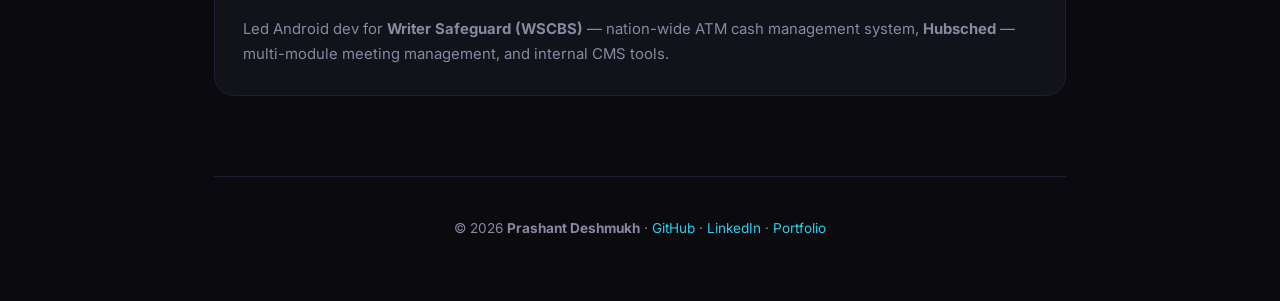
==== commit 85eb56ec: "Refocus: Software Engineer (SDE) instead of Android Developer" ====
--- a/index.html
+++ b/index.html
@@ -3,9 +3,9 @@
 <head>
 <meta charset="UTF-8">
 <meta name="viewport" content="width=device-width, initial-scale=1.0">
-<title>Prashant Deshmukh (sivedcodes) — Android Security Engineer & Malware Analyst</title>
-<meta name="description" content="Prashant Deshmukh (sivedcodes) — Android & KMP Engineer behind Writer Safeguard, Ustad Mobile, Chimple Learning, Hubsched, Meshrabiya, APK Binder. CVE-2026-0098, OTP bypass (2017).">
-<meta name="keywords" content="sivedcodes, sived deshmukh, prashant deshmukh, Writer Safeguard, WSCBS, Ustad Mobile, Chimple Learning, Chimple game, Hubsched, Meshrabiya, APK Binder, android engineer, malware analyst, CVE-2026-0098, OTP bypass">
+<title>Prashant Deshmukh (sivedcodes) — Software Engineer (SDE) & Security Researcher</title>
+<meta name="description" content="Prashant Deshmukh (sivedcodes) — Software Engineer (SDE) behind Writer Safeguard, Ustad Mobile, Chimple Learning, Hubsched, Meshrabiya, APK Binder. CVE-2026-0098, OTP bypass (2017).">
+<meta name="keywords" content="sivedcodes, sived deshmukh, prashant deshmukh, Writer Safeguard, WSCBS, Ustad Mobile, Chimple Learning, Chimple game, Hubsched, Meshrabiya, APK Binder, software engineer, malware analyst, CVE-2026-0098, OTP bypass">
 <meta name="author" content="Prashant Deshmukh">
 <link rel="canonical" href="https://sivedcodes.github.io/">
 <link rel="alternate" type="application/rss+xml" title="Prashant Deshmukh (sivedcodes)" href="/feed.xml">
@@ -19,7 +19,7 @@
   "name":"Prashant Deshmukh","alternateName":["sivedcodes","sived.codes"],
   "email":"sived.official@gmail.com","url":"https://sivedcodes.github.io",
   "sameAs":["https://github.com/sivedcodes","https://linkedin.com/in/sivedcodes","https://prashant-deshmukh.web.app"],
-  "jobTitle":"Lead Malware Analyst & Android Engineer",
+  "jobTitle":"Lead Malware Analyst & Software Engineer",
   "knowsAbout":["Android Security","Kotlin Multiplatform","Malware Analysis","Reverse Engineering","CVE Research","Ethical Hacking","Writer Safeguard","Ustad Mobile","Chimple Learning","Hubsched","Meshrabiya","APK Binder","OTP Bypass"],
   "image":"https://avatars.githubusercontent.com/u/104903418?v=4"
 }
@@ -41,11 +41,11 @@
 
   <section class="hero" style="display:flex;gap:40px;align-items:center;text-align:left;flex-wrap:wrap">
     <div style="flex-shrink:0">
-      <img src="https://avatars.githubusercontent.com/u/104903418?v=4" alt="Prashant Deshmukh (sivedcodes) — Android Security Engineer & Malware Analyst" style="width:140px;height:140px;border-radius:50%;border:3px solid var(--accent);object-fit:cover">
+      <img src="https://avatars.githubusercontent.com/u/104903418?v=4" alt="Prashant Deshmukh (sivedcodes) — Software Engineer (SDE) & Security Researcher" style="width:140px;height:140px;border-radius:50%;border:3px solid var(--accent);object-fit:cover">
     </div>
     <div style="flex:1;min-width:280px">
       <div class="hero-badge">CVE-2026-0098 · OTP Bypass (2017) · APK Binder</div>
-      <h1>Android Security<br>Engineer &amp; <span>Malware Analyst</span></h1>
+      <h1>Software Engineer<br>(SDE) &amp; <span>Malware Analyst</span></h1>
       <p>Prashant Deshmukh (sivedcodes) — CVE-2026-0098 · OTP bypass (2017) · APK Binder. Building production Android apps and breaking them for security.</p>
       <div class="hero-actions">
         <a href="/blog/" class="btn btn-primary">Read Articles →</a>
@@ -66,7 +66,7 @@
     <div class="section-title">About <span class="line"></span></div>
     <div class="card">
       <p style="margin-bottom:16px;color:var(--text-muted)">
-        <strong style="color:var(--text)">Lead Malware Analyst & Developer</strong> at <strong style="color:var(--text)"></strong> Specializing in <strong style="color:var(--accent)">Android</strong> and <strong style="color:var(--accent2)">Kotlin Multiplatform</strong>. Security research since <strong style="color:var(--text)">2017</strong> — discovered an <strong style="color:var(--accent3)">OTP bypass system vulnerability</strong> early in career.
+        <strong style="color:var(--text)">Lead Malware Analyst & Software Engineer</strong> with experience across <strong style="color:var(--accent)">Android</strong>, <strong style="color:var(--accent2)">KMP</strong>, <strong style="color:var(--accent3)">Spring Boot</strong>, and full-stack development. Security research since <strong style="color:var(--text)">2017</strong> — discovered an <strong style="color:var(--accent3)">OTP bypass system vulnerability</strong> early in career.
       </p>
       <p style="color:var(--text-muted)">
         Discovered <strong style="color:var(--accent3)">CVE-2026-0098</strong> (Android version spoofing, patched by Google). Built <strong style="color:var(--accent)">APK Binder</strong> (binary instrumentation framework). Contributed to open-source KMP projects serving 30+ countries. 8+ production apps on Play Store.
@@ -74,7 +74,7 @@
       <div class="tags" style="margin-top:20px">
         <span class="tag tag-accent">Kotlin</span>
         <span class="tag tag-accent">Java</span>
-        <span class="tag tag-accent">Android SDK</span>
+        <span class="tag tag-accent">Android</span>
         <span class="tag tag-accent">Jetpack Compose</span>
         <span class="tag tag-accent">KMP</span>
         <span class="tag">Spring Boot</span>
@@ -194,7 +194,7 @@
     </div>
     <div class="card">
       <div style="display:flex;justify-content:space-between;align-items:flex-start;flex-wrap:wrap;gap:8px">
-        <div><div class="card-title">Android Malware Analyst</div><div class="card-sub">LTIMindtree (Google PHA) · Hyderabad</div></div>
+        <div><div class="card-title">Malware Analyst (SDE)</div><div class="card-sub">LTIMindtree (Google PHA) · Hyderabad</div></div>
         <div style="color:var(--text-muted);font-size:.82em">Sep 2025 – Nov 2025</div>
       </div>
       <div class="card-body" style="margin-top:12px">Google PHA project. Static & dynamic analysis of 50+ apps/week. Reverse engineering across Java/Kotlin, Flutter, React Native, Unity.</div>
